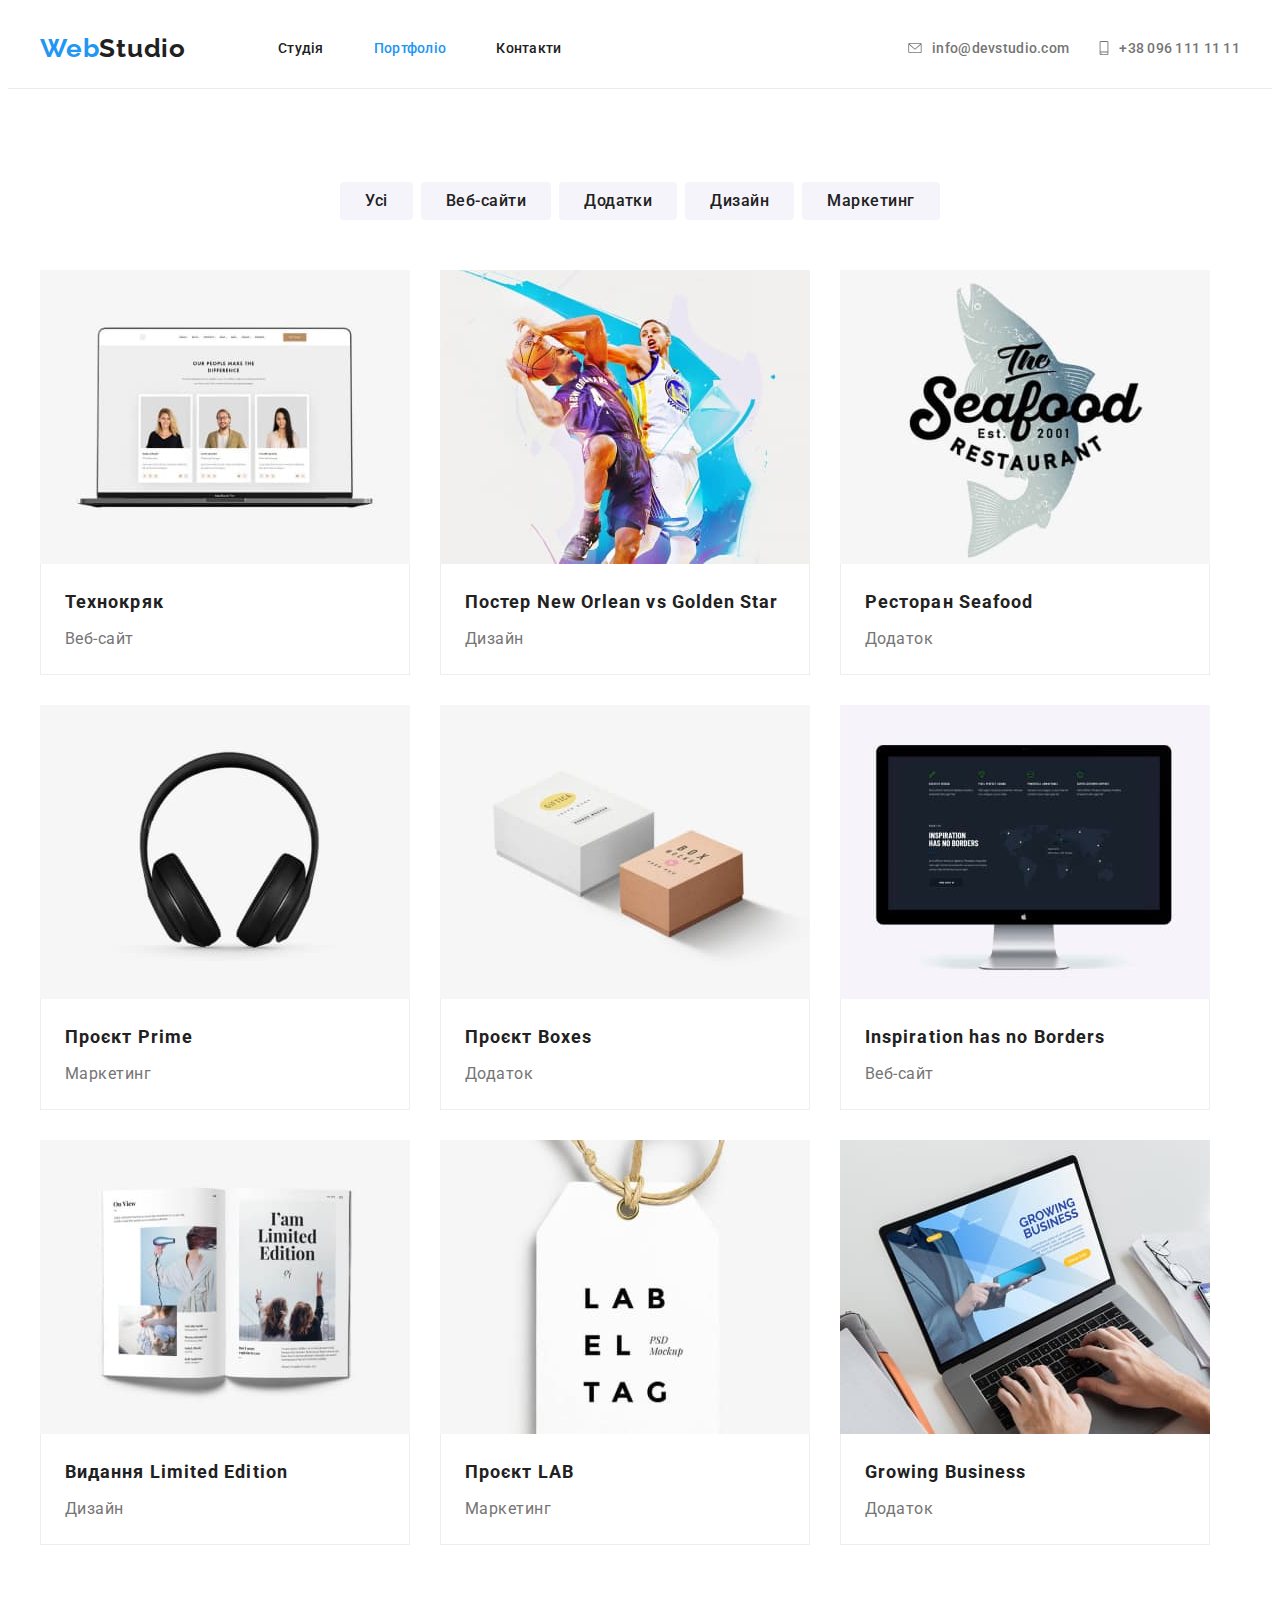
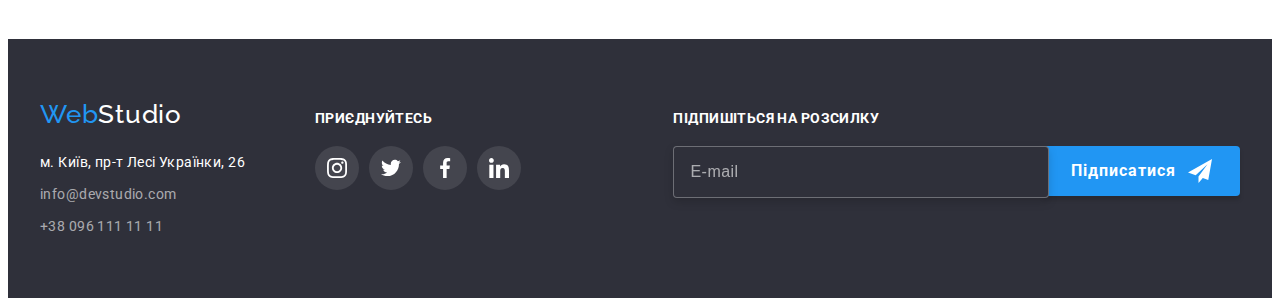
==== portfolio.html @ 6c83ea61 "Создание репозитория" ====
<!DOCTYPE html>
<html lang="uk">

<head>
    <meta charset="UTF-8">
    <meta http-equiv="X-UA-Compatible" content="IE=edge">
    <meta name="viewport" content="width=device-width, initial-scale=1.0">
    <link
        href="https://fonts.googleapis.com/css2?family=Raleway:wght@700&family=Roboto:wght@400;500;700;900&display=swap"
        rel="stylesheet">
    <link rel="stylesheet" href="https://cdnjs.cloudflare.com/ajax/libs/modern-normalize/1.1.0/modern-normalize.min.css"
        integrity="sha512-wpPYUAdjBVSE4KJnH1VR1HeZfpl1ub8YT/NKx4PuQ5NmX2tKuGu6U/JRp5y+Y8XG2tV+wKQpNHVUX03MfMFn9Q=="
        crossorigin="anonymous" referrerpolicy="no-referrer" />
    <link rel="stylesheet" href="./css/main.min.css">
    <title>Портфоліо</title>
</head>

<body>

    <!-- Header -->

    <header class="header">
        <div class="container header__container">
            <a class="header__logo" href="#"><span class="header__logo--blue">Web</span>Studio</a>
            <button class="mobile-menu__button" aria-expanded="false" data-menu-button aria-controls="mobile-menu">
                <svg class="mobile-menu__icon" aria-label="Перемикач мобільного меню" width="40" height="40">
                    <use class="mobile-menu__close" href="./images/icons.svg#icon-close-menu"></use>
                    <use class="mobile-menu__open" href="./images/icons.svg#icon-menu"></use>
                </svg>
            </button>
            <div class="mobile-menu" id="mobile-menu">
                <nav class="navigation">
                    <ul class="navigation__list">
                        <li class="navigation__item"> <a href="./index.html" class="navigation__link ">Студія</a></li>
                        <li class="navigation__item"><a href="./portfolio.html"
                                class="navigation__link navigation__link--current">Портфоліо</a>
                        </li>
                        <li class="navigation__item"><a href="#" class="navigation__link">Контакти</a></li>
                    </ul>
                </nav>
                <ul class="contacts">
                    <li class="contacts__item">
                        <a class="contacts__link" href="mailto:info@devstudio.com">
                            <svg class="contacts__icon contacts__icon--mail">
                                <use href="./images/icons.svg#icon-mail"></use>
                            </svg>
                            info@devstudio.com</a>
                    </li>
                    <li class="contacts__item">
                        <a class="contacts__link" href="tel:+380961111111">
                            <svg class="contacts__icon contacts__icon--phone">
                                <use href="./images/icons.svg#icon-smartphone"></use>
                            </svg>+38 096 111 11 11</a>
                    </li>
                </ul>
                <ul class="header-socials">
                    <li class="header-socials__item"><a href="#" class="header-socials__link">Instagram</a></li>
                    <li class="header-socials__item"><a href="#" class="header-socials__link">Twitter</a></li>
                    <li class="header-socials__item"><a href="#" class="header-socials__link">Facebook</a></li>
                    <li class="header-socials__item"><a href="#" class="header-socials__link">LinkedIn</a></li>
                </ul>
            </div>


        </div>
    </header>

    <!-- Main -->

    <main>
        <section class="products">
            <div class="container">
                <h1 class="products__title visually-hidden">Проєкти</h1>
                <ul class="filter-list">
                    <li class="filter-list__item"><button class="filter-list__button" type="button">Усі</button></li>
                    <li class="filter-list__item"><button class="filter-list__button" type="button">Веб-сайти</button>
                    </li>
                    <li class="filter-list__item"><button class="filter-list__button" type="button">Додатки</button>
                    </li>
                    <li class="filter-list__item"><button class="filter-list__button" type="button">Дизайн</button></li>
                    <li class="filter-list__item"><button class="filter-list__button" type="button">Маркетинг</button>
                    </li>
                </ul>
                <ul class="products__list">
                    <li class="products__item">
                        <a class="products__link" href="#">
                            <div class="products__thumb">
                                <picture>
                                    <source
                                        srcset="./images/projects/desktop/project1.jpg 1x, ./images/projects/desktop/project1@2x.jpg 2x"
                                        media="(min-width: 1200px)" />
                                    <source
                                        srcset="./images/projects/tablet/project1.jpg 1x, ./images/projects/tablet/project1@2x.jpg 2x"
                                        media="(min-width: 768px)" />
                                    <source
                                        srcset="./images/projects/mobile/project1.jpg 1x, ./images/projects/mobile/project1@2x.jpg 2x"
                                        media="(max-width: 767px)" />

                                    <img class="products__image" src="./images/projects/desktop/project1.jpg"
                                        alt="Веб-сайт" loading="lazy">
                                </picture>

                                <div class="products__overlay">
                                    <p class="products__info">Ресурс пропонує комплексні пропозиції з різним рівнем
                                        функціоналу та сервісів.
                                        Все це
                                        дозволить відвідувачу отримати
                                        вичерпні відомості про компанію чи приватну особу.</p>
                                </div>
                            </div>

                            <div class="products__container">
                                <h2 class="products__subtitle">Технокряк</h2>
                                <p class="products__text">Веб-сайт</p>
                            </div>
                        </a>
                    </li>
                    <li class="products__item">
                        <a class="products__link" href="#">
                            <div class="products__thumb">
                                <picture>
                                    <source
                                        srcset="./images/projects/desktop/project2.jpg 1x, ./images/projects/desktop/project2@2x.jpg 2x"
                                        media="(min-width: 1200px)" />
                                    <source
                                        srcset="./images/projects/tablet/project2.jpg 1x, ./images/projects/tablet/project2@2x.jpg 2x"
                                        media="(min-width: 768px)" />
                                    <source
                                        srcset="./images/projects/mobile/project2.jpg 1x, ./images/projects/mobile/project2@2x.jpg 2x"
                                        media="(max-width: 767px)" />
                                    <img class="products__image" src="./images/projects/desktop/project2.jpg"
                                        alt="Постер баскетбольної гри" loading="lazy">
                                </picture>
                                <div class="products__overlay">
                                    <p class="products__info">Ресурс пропонує комплексні пропозиції з різним рівнем
                                        функціоналу та сервісів.
                                        Все це
                                        дозволить відвідувачу отримати
                                        вичерпні відомості про компанію чи приватну особу.</p>
                                </div>
                            </div>
                            <div class="products__container">
                                <h2 class="products__subtitle">Постер New Orlean vs Golden Star</h2>
                                <p class="products__text">Дизайн</p>
                            </div>
                        </a>
                    </li>
                    <li class="products__item">
                        <a class="products__link" href="#">
                            <div class="products__thumb">
                                <picture>
                                    <source
                                        srcset="./images/projects/desktop/project3.jpg 1x, ./images/projects/desktop/project3@2x.jpg 2x"
                                        media="(min-width: 1200px)" />
                                    <source
                                        srcset="./images/projects/tablet/project3.jpg 1x, ./images/projects/tablet/project3@2x.jpg 2x"
                                        media="(min-width: 768px)" />
                                    <source
                                        srcset="./images/projects/mobile/project3.jpg 1x, ./images/projects/mobile/project3@2x.jpg 2x"
                                        media="(max-width: 767px)" />
                                    <img class="products__image" src="./images/projects/desktop/project3.jpg"
                                        alt="Постер рибного ресторану" loading="lazy">
                                </picture>

                                <div class="products__overlay">
                                    <p class="products__info">Ресурс пропонує комплексні пропозиції з різним рівнем
                                        функціоналу та сервісів.
                                        Все це
                                        дозволить відвідувачу отримати
                                        вичерпні відомості про компанію чи приватну особу.</p>
                                </div>
                            </div>
                            <div class="products__container">
                                <h2 class="products__subtitle">Ресторан Seafood</h2>
                                <p class="products__text">Додаток</p>
                            </div>
                        </a>
                    </li>
                    <li class="products__item">
                        <a class="products__link" href="#">
                            <div class="products__thumb">
                                <picture>
                                    <source
                                        srcset="./images/projects/desktop/project4.jpg 1x, ./images/projects/desktop/project4@2x.jpg 2x"
                                        media="(min-width: 1200px)" />
                                    <source
                                        srcset="./images/projects/tablet/project4.jpg 1x, ./images/projects/tablet/project4@2x.jpg 2x"
                                        media="(min-width: 768px)" />
                                    <source
                                        srcset="./images/projects/mobile/project4.jpg 1x, ./images/projects/mobile/project4@2x.jpg 2x"
                                        media="(max-width: 767px)" />
                                    <img class="products__image" src="./images/projects/desktop/project4.jpg"
                                        alt="Повнорозмірні навушники" loading="lazy">
                                </picture>
                                <div class="products__overlay">
                                    <p class="products__info">Ресурс пропонує комплексні пропозиції з різним рівнем
                                        функціоналу та сервісів.
                                        Все це
                                        дозволить відвідувачу отримати
                                        вичерпні відомості про компанію чи приватну особу.</p>
                                </div>
                            </div>
                            <div class="products__container">
                                <h2 class="products__subtitle">Проєкт Prime</h2>
                                <p class="products__text">Маркетинг</p>
                            </div>
                        </a>
                    </li>
                    <li class="products__item">
                        <a class="products__link" href="#">
                            <div class="products__thumb">
                                <picture>
                                    <source
                                        srcset="./images/projects/desktop/project5.jpg 1x, ./images/projects/desktop/project5@2x.jpg 2x"
                                        media="(min-width: 1200px)" />
                                    <source
                                        srcset="./images/projects/tablet/project5.jpg 1x, ./images/projects/tablet/project5@2x.jpg 2x"
                                        media="(min-width: 768px)" />
                                    <source
                                        srcset="./images/projects/mobile/project5.jpg 1x, ./images/projects/mobile/project5@2x.jpg 2x"
                                        media="(max-width: 767px)" />
                                    <img class="products__image" src="./images/projects/desktop/project5.jpg"
                                        alt="Дві красиві коробки" loading="lazy">
                                </picture>
                                <div class="products__overlay">
                                    <p class="products__info">Ресурс пропонує комплексні пропозиції з різним рівнем
                                        функціоналу та сервісів.
                                        Все це
                                        дозволить відвідувачу отримати
                                        вичерпні відомості про компанію чи приватну особу.</p>
                                </div>
                            </div>
                            <div class="products__container">
                                <h2 class="products__subtitle">Проєкт Boxes</h2>
                                <p class="products__text">Додаток</p>
                            </div>
                        </a>
                    </li>
                    <li class="products__item">
                        <a class="products__link" href="#">
                            <div class="products__thumb">
                                <picture>
                                    <source
                                        srcset="./images/projects/desktop/project6.jpg 1x, ./images/projects/desktop/project6@2x.jpg 2x"
                                        media="(min-width: 1200px)" />
                                    <source
                                        srcset="./images/projects/tablet/project6.jpg 1x, ./images/projects/tablet/project6@2x.jpg 2x"
                                        media="(min-width: 768px)" />
                                    <source
                                        srcset="./images/projects/mobile/project6.jpg 1x, ./images/projects/mobile/project6@2x.jpg 2x"
                                        media="(max-width: 767px)" />
                                    <img class="products__image" src="./images/projects/desktop/project6.jpg"
                                        alt="Веб-сайт" loading="lazy">
                                </picture>
                                <div class="products__overlay">
                                    <p class="products__info">Ресурс пропонує комплексні пропозиції з різним рівнем
                                        функціоналу та сервісів.
                                        Все це
                                        дозволить відвідувачу отримати
                                        вичерпні відомості про компанію чи приватну особу.</p>
                                </div>
                            </div>
                            <div class="products__container">
                                <h2 class="products__subtitle">Inspiration has no Borders</h2>
                                <p class="products__text">Веб-сайт</p>
                            </div>
                        </a>
                    </li>
                    <li class="products__item">
                        <a class="products__link" href="#">
                            <div class="products__thumb">
                                <picture>
                                    <source
                                        srcset="./images/projects/desktop/project7.jpg 1x, ./images/projects/desktop/project7@2x.jpg 2x"
                                        media="(min-width: 1200px)" />
                                    <source
                                        srcset="./images/projects/tablet/project7.jpg 1x, ./images/projects/tablet/project7@2x.jpg 2x"
                                        media="(min-width: 768px)" />
                                    <source
                                        srcset="./images/projects/mobile/project7.jpg 1x, ./images/projects/mobile/project7@2x.jpg 2x"
                                        media="(max-width: 767px)" />
                                    <img class="products__image" src="./images/projects/desktop/project7.jpg"
                                        alt="Глянцевий журнал" loading="lazy">
                                </picture>
                                <div class="products__overlay">
                                    <p class="products__info">Ресурс пропонує комплексні пропозиції з різним рівнем
                                        функціоналу та сервісів.
                                        Все це
                                        дозволить відвідувачу отримати
                                        вичерпні відомості про компанію чи приватну особу.</p>
                                </div>
                            </div>
                            <div class="products__container">
                                <h2 class="products__subtitle">Видання Limited Edition</h2>
                                <p class="products__text">Дизайн</p>
                            </div>
                        </a>
                    </li>
                    <li class="products__item">
                        <a class="products__link" href="#">
                            <div class="products__thumb">
                                <picture>
                                    <source
                                        srcset="./images/projects/desktop/project8.jpg 1x, ./images/projects/desktop/project8@2x.jpg 2x"
                                        media="(min-width: 1200px)" />
                                    <source
                                        srcset="./images/projects/tablet/project8.jpg 1x, ./images/projects/tablet/project8@2x.jpg 2x"
                                        media="(min-width: 768px)" />
                                    <source
                                        srcset="./images/projects/mobile/project8.jpg 1x, ./images/projects/mobile/project8@2x.jpg 2x"
                                        media="(max-width: 767px)" />
                                    <img class="products__image" src="./images/projects/desktop/project8.jpg"
                                        alt="Красива бірка" loading="lazy">
                                </picture>
                                <div class="products__overlay">
                                    <p class="products__info">Ресурс пропонує комплексні пропозиції з різним рівнем
                                        функціоналу та сервісів.
                                        Все це
                                        дозволить відвідувачу отримати
                                        вичерпні відомості про компанію чи приватну особу.</p>
                                </div>
                            </div>
                            <div class="products__container">
                                <h2 class="products__subtitle">Проєкт LAB</h2>
                                <p class="products__text">Маркетинг</p>
                            </div>
                        </a>
                    </li>
                    <li class="products__item">
                        <a class="products__link" href="#">
                            <div class="products__thumb">
                                <picture>
                                    <source
                                        srcset="./images/projects/desktop/project9.jpg 1x, ./images/projects/desktop/project9@2x.jpg 2x"
                                        media="(min-width: 1200px)" />
                                    <source
                                        srcset="./images/projects/tablet/project9.jpg 1x, ./images/projects/tablet/project9@2x.jpg 2x"
                                        media="(min-width: 768px)" />
                                    <source
                                        srcset="./images/projects/mobile/project9.jpg 1x, ./images/projects/mobile/project9@2x.jpg 2x"
                                        media="(max-width: 767px)" />
                                    <img class="products__image" src="./images/projects/desktop/project9.jpg"
                                        alt="Людина працює за ноутбуком" loading="lazy">
                                </picture>
                                <div class="products__overlay">
                                    <p class="products__info">Ресурс пропонує комплексні пропозиції з різним рівнем
                                        функціоналу та сервісів.
                                        Все це
                                        дозволить відвідувачу отримати
                                        вичерпні відомості про компанію чи приватну особу.</p>
                                </div>
                            </div>
                            <div class="products__container">
                                <h2 class="products__subtitle">Growing Business</h2>
                                <p class="products__text">Додаток</p>
                            </div>
                        </a>
                    </li>
                </ul>
            </div>
        </section>
    </main>

    <!-- Footer -->

    <footer class="footer">
        <div class="container footer__container">
            <div class="footer__wrap">
                <address class="address">
                    <a class="footer__logo" href="#"><span class="footer__logo--blue">Web</span>Studio</a>
                    <ul class="address__list">
                        <li class="address__item"><a class="address__link address__link--white"
                                href="https://goo.gl/maps/iSP6fUKGi2yoj21T9" target="_blank"
                                rel="noopener noreferrer">м.
                                Київ,
                                пр-т Лесі Українки,
                                26</a></li>
                        <li class="address__item"><a class="address__link"
                                href="mailto:info@devstudio.com">info@devstudio.com</a></li>
                        <li class="address__item"><a class="address__link" href="tel:+380961111111">+38 096 111 11
                                11</a></li>
                    </ul>
                </address>
                <div class="footer-socials">
                    <p class="footer-socials__title">приєднуйтесь</p>
                    <ul class="footer-socials__list">
                        <li class="footer-socials__item">
                            <a class="footer-socials__link" href="#">
                                <svg class="footer-socials__icon">
                                    <use href="./images/icons.svg#icon-instagram"></use>
                                </svg>
                            </a>
                        </li>
                        <li class="footer-socials__item">
                            <a class="footer-socials__link" href="#">
                                <svg class="footer-socials__icon">
                                    <use href="./images/icons.svg#icon-twitter"></use>
                                </svg>
                            </a>
                        </li>
                        <li class="footer-socials__item">
                            <a class="footer-socials__link" href="#">
                                <svg class="footer-socials__icon">
                                    <use href="./images/icons.svg#icon-facebook"></use>
                                </svg>
                            </a>
                        </li>
                        <li class="footer-socials__item">
                            <a class="footer-socials__link" href="#">
                                <svg class="footer-socials__icon">
                                    <use href="./images/icons.svg#icon-linkedin"></use>
                                </svg>
                            </a>
                        </li>
                    </ul>
                </div>
            </div>


            <div class="footer-subscribe">
                <p class="footer-subscribe__title">Підпишіться на розсилку</p>
                <form class="footer-subscribe__form">
                    <label class="footer-subscribe__label">
                        <input class="footer-subscribe__input" type="email" name="usermail" placeholder="E-mail">
                    </label>
                    <button class="footer-subscribe__button" type="submit"><strong
                            class="footer-subscribe__subtitle">Підписатися</strong>
                        <svg class="footer-subscribe__icon">
                            <use href="./images/icons.svg#icon-send"></use>
                        </svg>
                    </button>
                </form>
            </div>
        </div>
    </footer>
    <script src="./js/mobile-menu.js"></script>

</body>

</html>
---- css/main.min.css ----
h1,h2,h3,h4,h5,h6,p{margin:0}ul{list-style:none;padding:0;margin:0}a{text-decoration:none;color:currentColor}button{padding:0;font-family:inherit}body{font-family:"Roboto",sans-serif;font-size:14px;font-weight:500;color:#212121}img{display:block;max-width:100%;height:auto}.container{margin:0 auto;padding-left:15px;padding-right:15px}@media screen and (min-width: 480px)and (max-width: 767px){.container{max-width:480px}}@media screen and (min-width: 768px)and (max-width: 1199px){.container{width:768px}}@media screen and (min-width: 1200px){.container{width:1200px}}.visually-hidden{white-space:nowrap;width:1px;height:1px;overflow:hidden;border:0;padding:0;clip:rect(0 0 0 0);clip-path:inset(50%);margin:-1px}.header{z-index:10;border-bottom:1px solid #ececec;overflow-x:clip;position:sticky;top:-1px;right:0;background-color:#fff}@media screen and (min-width: 1200px){.header{position:static}}.header__container{display:flex;align-items:center;justify-content:space-between}.header__logo{display:inline-block;padding-top:16px;padding-bottom:16px;font-family:"Raleway";font-weight:700;font-size:24px;line-height:1.1666666667;letter-spacing:.03em;color:#212121}@media screen and (min-width: 768px){.header__logo{margin-right:87px}}@media screen and (min-width: 1200px){.header__logo{font-size:26px;line-height:1.1923076923;margin-right:92px}}.header__logo--blue{color:#2196f3}.mobile-menu{position:absolute;top:0;left:100%;width:100%;height:100vh;padding:48px 40px;display:flex;flex-direction:column;background-color:#fff;transition:transform cubic-bezier(0.4, 0, 0.2, 1) 250ms 50ms}@media screen and (min-width: 768px){.mobile-menu{position:static;padding:0;margin:0;height:auto;flex-direction:row;align-items:center;background-color:rgba(0,0,0,0)}}.mobile-menu__button.is-open+.mobile-menu{transform:translateX(-100%)}.mobile-menu__button{padding:0;border:rgba(0,0,0,0);background-color:rgba(0,0,0,0);z-index:10}.mobile-menu__button:focus,.mobile-menu__button:hover{color:#2196f3}@media screen and (min-width: 768px){.mobile-menu__button{display:none}}.mobile-menu__icon{fill:currentColor}.mobile-menu__button .mobile-menu__close{display:none}.mobile-menu__button.is-open .mobile-menu__close{display:block}.mobile-menu__button.is-open .mobile-menu__open{display:none}.header-socials{display:flex;flex-wrap:wrap}@media screen and (min-width: 768px){.header-socials{display:none}}.header-socials__item{padding-right:10px}.header-socials__item:nth-child(n+2){padding-left:10px;border-left:solid rgba(33,33,33,.2)}.header-socials__link{font-size:18px;line-height:1.2222222222;letter-spacing:.02em;color:#2196f3}@media screen and (min-width: 768px){.navigation{margin:0}}@media screen and (min-width: 768px){.navigation__list{display:flex;gap:50px}}.navigation__item:not(:last-child){margin-bottom:32px}@media screen and (min-width: 768px){.navigation__item:not(:last-child){margin:0}}.navigation__link{position:relative;font-size:40px;line-height:1.175;letter-spacing:.02em;color:#212121;transition:color cubic-bezier(0.4, 0, 0.2, 1) 250ms}@media screen and (min-width: 768px){.navigation__link{position:static;display:inline-block;padding-top:32px;padding-bottom:32px;font-size:14px;line-height:1.1428571429}}.navigation__link:focus,.navigation__link:hover{color:#2196f3}.navigation__link--current{color:#2196f3}.contacts{display:flex;gap:10px;flex-direction:column;margin-bottom:64px;margin-top:auto}@media screen and (min-width: 768px){.contacts{margin-bottom:0;margin-left:auto;margin-top:initial;position:initial}}@media screen and (min-width: 1200px){.contacts{flex-direction:row;gap:30px}}.contacts__item:last-child{margin-bottom:32px;order:-1}@media screen and (min-width: 768px){.contacts__item:last-child{margin:0;order:initial}}.contacts__link{font-size:34px;line-height:1.1764705882;letter-spacing:.02em;color:#757575;transition:color cubic-bezier(0.4, 0, 0.2, 1) 250ms}@media screen and (min-width: 768px){.contacts__link{font-size:12px;line-height:1.1666666667;display:flex;align-items:center}}@media screen and (min-width: 1200px){.contacts__link{font-size:14px;line-height:1.1428571429}}.contacts__link:focus,.contacts__link:hover{color:#2196f3}.contacts__link[href^=mail]{font-size:24px;line-height:1.1666666667}@media screen and (min-width: 768px){.contacts__link[href^=mail]{font-size:12px;line-height:1.1666666667}}@media screen and (min-width: 1200px){.contacts__link[href^=mail]{font-size:14px;line-height:1.1428571429}}.contacts__icon{display:none;margin-right:8px;fill:currentColor}.contacts__icon--mail{width:14px;height:10px}.contacts__icon--phone{width:10px;height:14px}@media screen and (min-width: 768px){.contacts__icon{display:inline-block}}@media screen and (min-width: 1200px){.contacts__icon{margin-right:10px}}.hero{padding-top:118px;padding-bottom:118px;text-align:center;background-image:linear-gradient(to right, rgba(47, 48, 58, 0.4), rgba(47, 48, 58, 0.4)),url(./../images/background/mobile/background-mobile.jpg);background-size:cover;background-repeat:no-repeat;background-position:center;background-color:#2f303a}@media screen and (min-device-pixel-ratio: 2),(min-resolution: 192dpi),(min-resolution: 2dppx){.hero{background-image:linear-gradient(to right, rgba(47, 48, 58, 0.4), rgba(47, 48, 58, 0.4)),url("./../images/background/mobile/background-mobile@2x.jpg")}}@media screen and (min-width: 481px){.hero{background-image:linear-gradient(to right, rgba(47, 48, 58, 0.4), rgba(47, 48, 58, 0.4)),url("./../images/background/tablet/background-tablet.jpg")}}@media screen and (min-width: 481px)and (min-device-pixel-ratio: 2),screen and (min-width: 481px)and (min-resolution: 192dpi),screen and (min-width: 481px)and (min-resolution: 2dppx){.hero{background-image:linear-gradient(to right, rgba(47, 48, 58, 0.4), rgba(47, 48, 58, 0.4)),url("./../images/background/tablet/background-tablet@2x.jpg")}}@media screen and (min-width: 769px){.hero{height:600px;padding-top:200px;padding-bottom:280px;background-image:linear-gradient(to right, rgba(47, 48, 58, 0.4), rgba(47, 48, 58, 0.4)),url("./../images/background/desktop/background-desktop.jpg")}}@media screen and (min-width: 769px)and (min-device-pixel-ratio: 2),screen and (min-width: 769px)and (min-resolution: 192dpi),screen and (min-width: 769px)and (min-resolution: 2dppx){.hero{background-image:linear-gradient(to right, rgba(47, 48, 58, 0.4), rgba(47, 48, 58, 0.4)),url("./../images/background/desktop/background-desktop@2x.jpg")}}.hero__title{margin-bottom:30px;font-weight:900;font-size:26px;line-height:1.6153846154;letter-spacing:.06em;text-transform:uppercase;color:#fff}@media screen and (min-width: 1200px){.hero__title{font-size:44px;line-height:1.3636363636}}.hero__button{padding:10px 24px;font-weight:700;font-size:16px;line-height:1.875;letter-spacing:.06em;color:#fff;background-color:#2196f3;box-shadow:0px 4px 4px rgba(0,0,0,.15);border-radius:4px;cursor:pointer;border:rgba(0,0,0,0);transition:background-color cubic-bezier(0.4, 0, 0.2, 1) 250ms}.hero__button:focus,.hero__button:hover{background-color:#188ce8}@media screen and (min-width: 1200px){.hero__button{padding:10px 32px}}.features{padding-top:60px;padding-bottom:60px}@media screen and (min-width: 1200px){.features{padding-top:94px;padding-bottom:94px}}@media screen and (min-width: 768px){.features__list{display:flex;flex-wrap:wrap;gap:30px}}.features__item{flex-basis:450px}.features__item:not(:last-child){margin-bottom:30px}@media screen and (min-width: 768px){.features__item:not(:last-child){margin-bottom:0}}@media screen and (min-width: 768px){.features__item{flex-basis:calc((100% - 30px)/2);max-width:354px}}@media screen and (min-width: 1200px){.features__item{flex-basis:calc((100% - 90px)/4);max-width:270px}}.features__iconwrap{display:flex;justify-content:center;align-items:center;height:120px;margin-bottom:30px;border-radius:4px;background-color:#f5f4fa}.features__icon{display:block;width:70px;height:70px}.features__subtitle{margin-bottom:10px;font-size:14px;line-height:1.1428571429;text-align:center;letter-spacing:.03em;text-transform:uppercase;color:#212121}@media screen and (min-width: 768px){.features__subtitle{text-align:start}}.features__text{font-weight:400;font-size:14px;line-height:1.7142857143;letter-spacing:.03em;color:#757575}.about{padding-bottom:94px}@media screen and (max-width: 1200px){.about{display:none}}.about__title{margin-bottom:50px;font-weight:700;font-size:36px;line-height:1.1666666667;text-align:center;letter-spacing:.03em}.about__list{display:flex;gap:30px}.about__item{position:relative}.about__overlay{position:absolute;bottom:0;display:flex;justify-content:center;align-items:center;height:70px;width:100%;background-color:rgba(47,48,58,.8)}.about__text{font-weight:700;line-height:1.14;letter-spacing:.03em;text-transform:uppercase;color:#fff}.team{padding-bottom:60px;padding-top:60px;background-color:#f5f4fa}@media screen and (min-width: 1200px){.team{padding-bottom:94px;padding-top:94px}}.team__title{margin-bottom:30px;font-size:28px;line-height:1.1785714286;text-align:center;letter-spacing:.03em;color:#212121}@media screen and (min-width: 1200px){.team__title{margin-bottom:50px;font-size:36px;line-height:1.1666666667}}.team__list{display:flex;flex-wrap:wrap;gap:30px}.team__item{text-align:center;background-color:#fff;box-shadow:0px 1px 3px rgba(0,0,0,.12),0px 1px 1px rgba(0,0,0,.14),0px 2px 1px rgba(0,0,0,.2);border-radius:0px 0px 4px 4px;filter:drop-shadow(0px 4px 4px rgba(0, 0, 0, 0.25))}@media screen and (min-width: 768px){.team__item{flex-basis:calc((100% - 30px)/2);max-width:354px}}@media screen and (min-width: 1200px){.team__item{flex-basis:calc((100% - 90px)/4);max-width:270px}}.team__photo{width:100%}.team__meta{padding-top:30px;padding-bottom:24px}@media screen and (min-width: 1200px){.team__meta{padding-bottom:30px}}.team__name{margin-bottom:10px;font-weight:500;font-size:16px;line-height:1.1875;letter-spacing:.03em;color:#212121}.team__job{margin-bottom:16px;font-weight:400;font-size:16px;line-height:1.1875;letter-spacing:.03em;color:#757575}.socials{display:flex;flex-wrap:wrap;justify-content:center;gap:10px}.socials__icon{width:20px;height:20px;fill:currentColor}.socials__link{display:flex;justify-content:center;align-items:center;width:44px;height:44px;border-radius:50%;color:#afb1b8;transition:background-color cubic-bezier(0.4, 0, 0.2, 1) 250ms,color cubic-bezier(0.4, 0, 0.2, 1) 250ms}.socials__link:focus,.socials__link:hover{color:#fff;background-color:#2196f3}.clients{padding-top:60px;padding-bottom:60px}@media screen and (min-width: 1200px){.clients{padding-bottom:94px;padding-top:94px}}.clients__title{margin-bottom:30px;font-size:28px;line-height:1.1785714286;text-align:center;letter-spacing:.03em;color:#212121}@media screen and (min-width: 1200px){.clients__title{margin-bottom:50px;font-size:36px;line-height:1.1666666667}}.clients__list{display:flex;gap:30px;flex-wrap:wrap}.clients__item{width:calc(50% - 15px);height:92px}@media screen and (min-width: 768px){.clients__item{width:calc((100% - 60px)/3)}}@media screen and (min-width: 1200px){.clients__item{width:calc((100% - 150px)/6)}}.clients__link{width:100%;height:100%;display:flex;justify-content:center;align-items:center;border:1px solid #afb1b8;border-radius:4px;color:#afb1b8;transition:color cubic-bezier(0.4, 0, 0.2, 1) 250ms,border-color cubic-bezier(0.4, 0, 0.2, 1) 250ms}.clients__link:focus,.clients__link:hover{color:#2196f3;border:1px solid #2196f3}.clients__icon{width:106px;height:60px;fill:currentColor}.filter-list{display:flex;flex-wrap:wrap;row-gap:15px;column-gap:8px;padding-bottom:40px}@media screen and (min-width: 768px){.filter-list{justify-content:center;padding-bottom:30px}}@media screen and (min-width: 1200px){.filter-list{padding-bottom:50px}}.filter-list__button{padding:6px 25px;font-weight:500;font-size:16px;line-height:1.625;letter-spacing:.03em;color:#212121;background-color:#f5f4fa;border-radius:4px;border:none;transition:color cubic-bezier(0.4, 0, 0.2, 1) 250ms,background-color cubic-bezier(0.4, 0, 0.2, 1) 250ms,box-shadow cubic-bezier(0.4, 0, 0.2, 1) 250ms;cursor:pointer}.filter-list__button:focus,.filter-list__button:hover{color:#fff;background-color:#2196f3;box-shadow:0px 3px 1px rgba(0,0,0,.1),0px 1px 2px rgba(0,0,0,.08),0px 2px 2px rgba(0,0,0,.12)}.products{padding-top:60px;padding-bottom:60px}@media screen and (min-width: 1200px){.products{padding-top:94px;padding-bottom:94px}}.products__list{display:flex;flex-wrap:wrap;gap:30px}.products__item{background-color:#fff;flex-basis:100%;max-width:450px}@media screen and (min-width: 768px){.products__item{flex-basis:calc((100% - 30px)/2);max-width:354px}}@media screen and (min-width: 1200px){.products__item{flex-basis:calc((100% - 60px)/3);max-width:370px}}.products__link{text-decoration:none;display:block;transition:box-shadow cubic-bezier(0.4, 0, 0.2, 1) 250ms}.products__link:focus,.products__link:hover{box-shadow:0px 1px 1px rgba(0,0,0,.12),0px 4px 4px rgba(0,0,0,.06),1px 4px 6px rgba(0,0,0,.16)}@media screen and (min-width: 768px)and (max-width: 1200px){.products__link{display:flex;flex-direction:column;height:100%}}.products__link:focus .products__overlay,.products__link:hover .products__overlay{transform:translateY(0);opacity:1}.products__overlay{position:absolute;left:0;bottom:0;width:100%;height:100%;padding:77px 24px;background:rgba(33,150,243,.9);transform:translateY(100%);opacity:0;transition:transform cubic-bezier(0.4, 0, 0.2, 1) 250ms,opacity cubic-bezier(0.4, 0, 0.2, 1) 250ms}@media screen and (min-width: 768px){.products__overlay{padding-top:49px;padding-bottom:77px}}@media screen and (min-width: 1200px){.products__overlay{padding-top:63px;padding-bottom:63px}}.products__thumb{position:relative;overflow:hidden}.products__info{font-weight:400;font-size:18px;line-height:1.56;letter-spacing:.03em;color:#fff}.products__container{display:flex;flex-direction:column;padding:20px 24px;border-right:1px solid #eee;border-bottom:1px solid #eee;border-left:1px solid #eee}@media screen and (min-width: 768px)and (max-width: 1200px){.products__container{flex-grow:1}}.products__subtitle{margin-bottom:4px;font-size:18px;line-height:2;letter-spacing:.06em;color:#212121}.products__text{font-weight:400;font-size:16px;line-height:1.88;letter-spacing:.03em;color:#757575}.footer{padding-top:60px;padding-bottom:60px;background-color:#2f303a}.footer__container{display:flex;flex-direction:column;justify-content:center;align-items:center}@media screen and (min-width: 768px){.footer__container{display:block;padding-left:76px;padding-right:89px}}@media screen and (min-width: 1200px){.footer__container{padding-left:15px;padding-right:15px;display:flex;flex-direction:row;align-items:baseline}}@media screen and (min-width: 768px){.footer__wrap{display:flex;justify-content:space-between;align-items:baseline}}@media screen and (min-width: 1200px){.footer__wrap{justify-content:flex-start;gap:70px}}.footer__logo{display:block;margin-bottom:20px;font-family:"Raleway";font-style:normal;font-size:24px;line-height:1.1666666667;text-align:center;letter-spacing:.03em;color:#fff}.footer__logo--blue{color:#2196f3}@media screen and (min-width: 1200px){.footer__logo{display:inline-block;font-size:26px;line-height:1.1923076923}}.address{margin-bottom:60px;text-align:center}@media screen and (min-width: 1200px){.address{margin-bottom:0;text-align:start}}.address__item:not(:last-child){margin-bottom:8px}.address__link{font-style:normal;font-weight:400;line-height:1.7142857143;text-align:center;letter-spacing:.03em;color:rgba(255,255,255,.6);transition:color cubic-bezier(0.4, 0, 0.2, 1) 250ms}.address__link:focus,.address__link:hover{color:#2196f3}.address__link--white{color:#fff}.footer-subscribe{text-align:center}@media screen and (min-width: 1200px){.footer-subscribe{margin-left:auto;text-align:initial}}.footer-subscribe__title{margin-bottom:20px;font-weight:700;line-height:1.1428571429;text-align:center;letter-spacing:.03em;text-transform:uppercase;color:#fff}@media screen and (min-width: 1200px){.footer-subscribe__title{display:inline-block}}.footer-subscribe__form{display:flex;justify-content:center;align-items:center;flex-wrap:wrap}@media screen and (min-width: 768px){.footer-subscribe__form{flex-direction:column}}@media screen and (min-width: 1200px){.footer-subscribe__form{flex-direction:row;gap:12px}}.footer-subscribe__label{display:block;flex-basis:450px;height:50px;margin-bottom:20px}@media screen and (min-width: 768px){.footer-subscribe__label{flex-basis:auto;width:450px}}@media screen and (min-width: 1200px){.footer-subscribe__label{flex-basis:auto;width:358px;margin-bottom:0}}.footer-subscribe__input{display:block;width:100%;height:100%;padding:0;padding-left:16px;font-weight:400;font-size:16px;line-height:1.25;letter-spacing:.03em;color:rgba(255,255,255,.6);border:1px solid rgba(255,255,255,.3);filter:drop-shadow(0px 4px 4px rgba(0, 0, 0, 0.15));border-radius:4px;background-color:#2f303a}.footer-subscribe__input::placeholder{font-weight:400;font-size:16px;line-height:1.25;letter-spacing:.03em;color:rgba(255,255,255,.6)}.footer-subscribe__button{display:flex;justify-content:center;align-items:center;flex-basis:200px;padding:10px 28px;color:#fff;background:#2196f3;box-shadow:0px 4px 4px rgba(0,0,0,.15);border-radius:4px;border:rgba(0,0,0,0);cursor:pointer;transition:background-color cubic-bezier(0.4, 0, 0.2, 1) 250ms}.footer-subscribe__button:focus,.footer-subscribe__button:hover{background-color:#188ce8}@media screen and (min-width: 768px){.footer-subscribe__button{flex-basis:auto;max-width:200px}}.footer-subscribe__subtitle{margin-right:12px;font-family:"Roboto";font-style:normal;font-weight:700;font-size:16px;line-height:1.875;letter-spacing:.06em;color:#fff}.footer-subscribe__icon{display:inline-block;width:24px;height:24px;fill:currentColor}.footer-socials{margin-bottom:60px}@media screen and (min-width: 1200px){.footer-socials{margin-bottom:0}}.footer-socials__title{margin-bottom:20px;font-weight:700;line-height:1.1428571429;text-align:center;letter-spacing:.03em;text-transform:uppercase;color:#fff}@media screen and (min-width: 1200px){.footer-socials__title{text-align:start}}.footer-socials__list{display:flex;gap:10px}.footer-socials__item{width:44px;height:44px}.footer-socials__link{width:100%;height:100%;display:flex;justify-content:center;align-items:center;border-radius:50%;background-color:rgba(255,255,255,.1);color:#fff;transition:background-color cubic-bezier(0.4, 0, 0.2, 1) 250ms}.footer-socials__link:focus,.footer-socials__link:hover{background-color:#2196f3}.footer-socials__icon{width:20px;height:20px;fill:currentColor}.backdrop{z-index:100;position:fixed;top:0;left:0;width:100%;height:100%;background-color:rgba(0,0,0,.2);transition:opacity cubic-bezier(0.4, 0, 0.2, 1) 250ms,visibility cubic-bezier(0.4, 0, 0.2, 1) 250ms;overflow:hidden}.backdrop.is-hidden{opacity:0;visibility:hidden;pointer-events:none}.modal{position:absolute;overflow-y:scroll;top:calc(50% + 30px);left:50%;transform:translate(-50%, -50%) scale(1);width:calc(100% - 30px);max-width:450px;height:609px;max-height:calc(100vh - 60px);padding:40px;background:#fff;box-shadow:0px 1px 3px rgba(0,0,0,.12),0px 1px 1px rgba(0,0,0,.14),0px 2px 1px rgba(0,0,0,.2);border-radius:4px;transition:transform cubic-bezier(0.4, 0, 0.2, 1) 250ms,opacity cubic-bezier(0.4, 0, 0.2, 1) 250ms}@media screen and (min-width: 768px){.modal{top:50%;max-height:609px;width:calc(100% - 320px);overflow-y:initial}}@media screen and (min-width: 1200px){.modal{min-width:528px}}.backdrop.is-hidden .modal{opacity:0;transform:translate(-50%, -50%) scale(0.3)}.modal__button-close{position:absolute;right:8px;top:8px;display:flex;justify-content:center;align-items:center;width:30px;height:30px;padding:0;margin:0;background-color:#fff;border:1px solid rgba(0,0,0,.1);border-radius:50%;cursor:pointer}.modal__button-close:focus,.modal__button-close:hover{color:#2196f3}.modal__icon-close{width:18px;height:18px;fill:currentColor}.modal__title{margin-bottom:12px;font-size:20px;line-height:1.5;text-align:center;letter-spacing:.03em;color:#212121}@media screen and (min-width: 1200px){.modal__title{line-height:1.15}}.modal__label{display:block;margin:0;padding:0;margin-bottom:4px;font-weight:400;font-size:12px;line-height:1.1666666667;letter-spacing:.01em;color:#757575}.modal__wrap{position:relative;text-align:center}.modal__input{display:block;padding-left:42px;margin-bottom:10px;width:100%;height:40px;border:1px solid rgba(33,33,33,.2);border-radius:4px;transition:border-color cubic-bezier(0.4, 0, 0.2, 1) 250ms}.modal__input:focus{border-color:#2196f3;outline:none}.modal__input:focus~.modal__icon{fill:#2196f3}.modal__icon{position:absolute;top:50%;left:12px;transform:translateY(-50%);display:block;width:18px;height:18px;fill:currentColor;transition:fill cubic-bezier(0.4, 0, 0.2, 1) 250ms}.modal__textarea{display:block;width:100%;height:120px;padding:12px 16px;margin-bottom:20px;resize:none;border:1px solid rgba(33,33,33,.2);border-radius:4px;transition:border-color cubic-bezier(0.4, 0, 0.2, 1) 250ms}.modal__textarea:focus{border-color:#2196f3;outline:none}.modal__textarea::placeholder{font-weight:400;font-size:12px;line-height:1.1666666667;letter-spacing:.01em;color:rgba(117,117,117,.5)}.modal__checkbox{appearance:none}.modal__confirm{display:inline-block;position:relative;margin-bottom:30px;font-weight:400;font-size:12px;line-height:1.1666666667;letter-spacing:.03em;color:#757575;cursor:pointer}@media screen and (min-width: 1200px){.modal__confirm{font-size:14px;line-height:1.7142857143}}.modal__icon2{position:absolute;top:0;left:-8px;transform:translateX(-100%);display:inline-block;width:16px;height:16px;background-image:url(../images/uncheckboxed.svg);background-size:contain;transition:background-image cubic-bezier(0.4, 0, 0.2, 1) 250ms}@media screen and (min-width: 1200px){.modal__icon2{top:50%;left:-8px;transform:translate(-100%, -50%)}}.modal__checkbox:checked+.modal__confirm>.modal__icon2{background-image:url(../images/checkboxed.svg)}.modal__link{color:#2196f3}.modal__button-submit{display:block;margin:0 auto;width:100%;max-width:200px;height:50px;font-weight:700;font-size:16px;line-height:1.875;letter-spacing:.06em;background-color:#2196f3;border-radius:4px;border-color:rgba(0,0,0,0);box-shadow:0px 4px 4px rgba(0,0,0,.15);color:#fff;transition:box-shadow cubic-bezier(0.4, 0, 0.2, 1) 250ms,background-color cubic-bezier(0.4, 0, 0.2, 1) 250ms;cursor:pointer}.modal__button-submit:focus,.modal__button-submit:hover{box-shadow:0px 4px 4px rgba(0,0,0,.25);background-color:#188ce8}/*# sourceMappingURL=main.min.css.map */
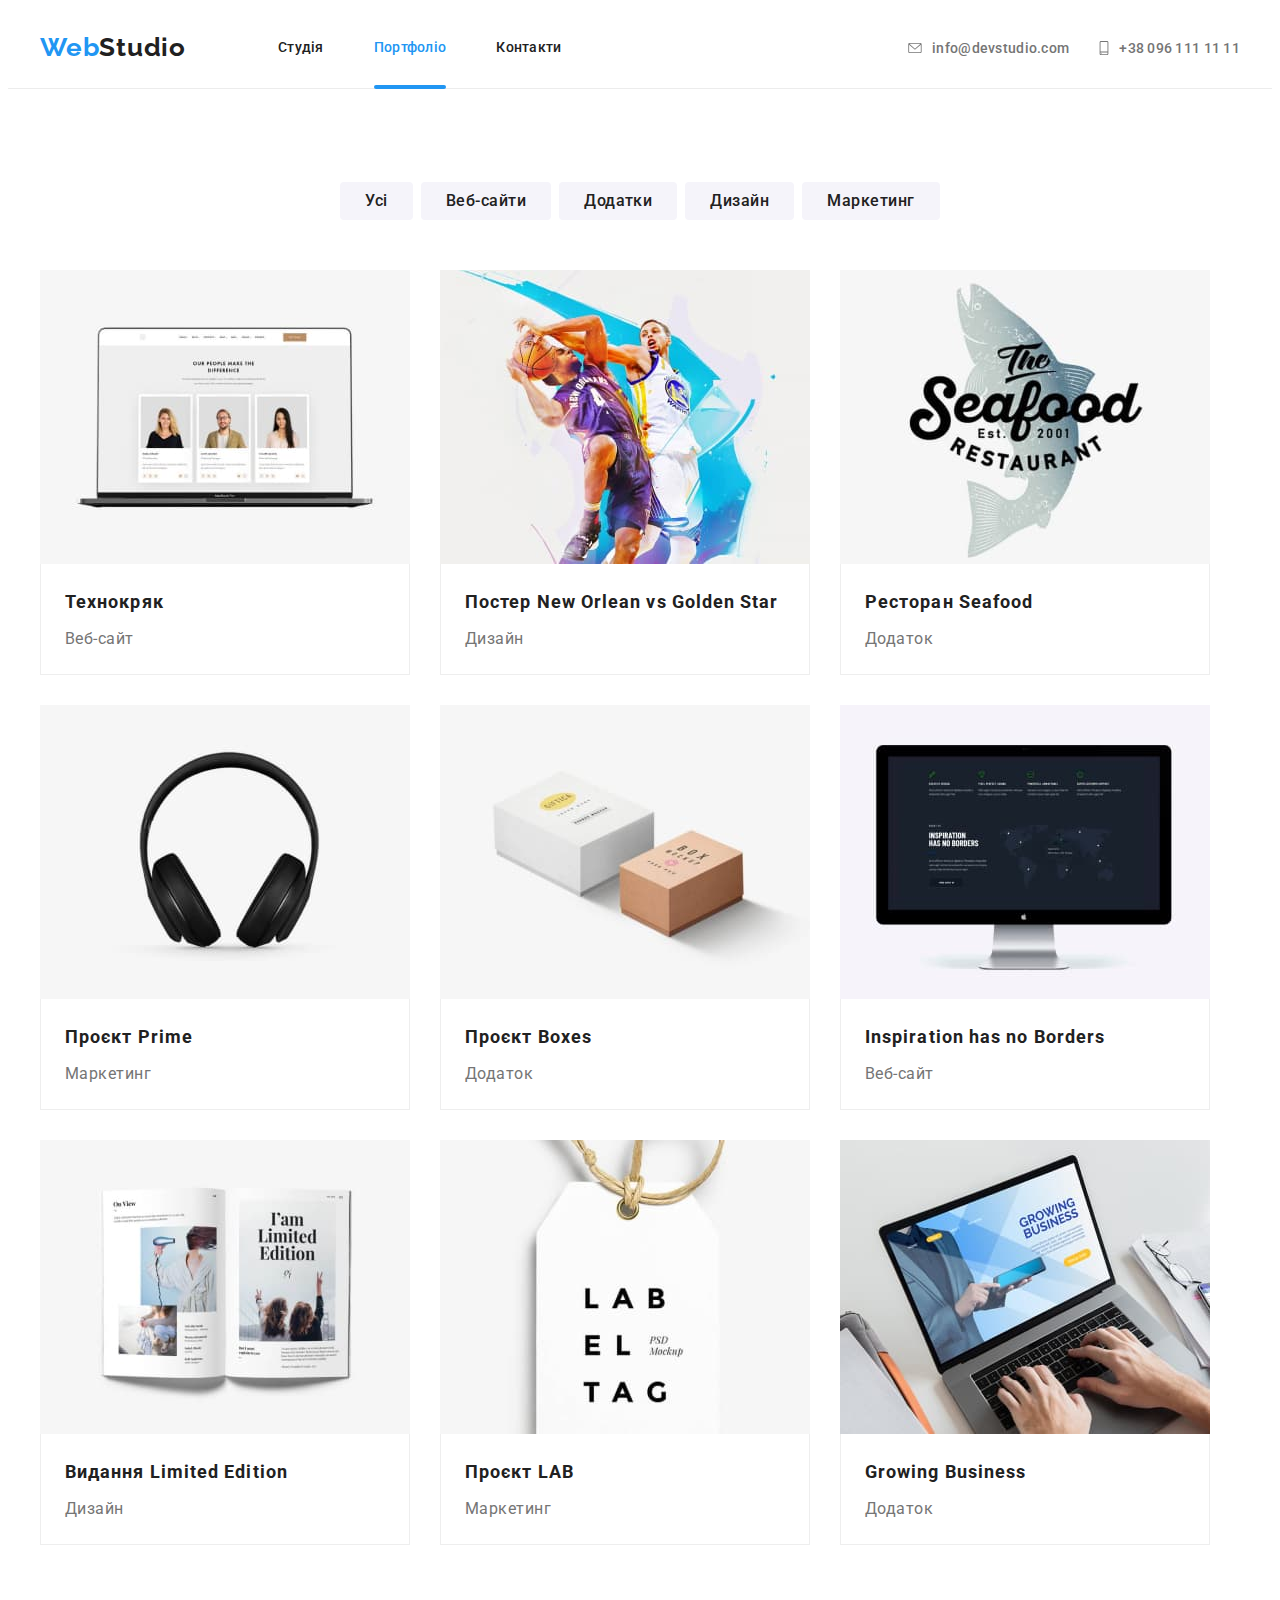
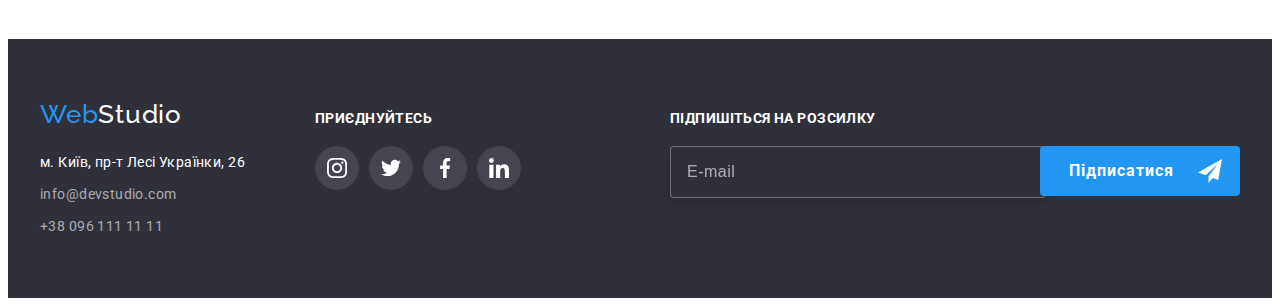
==== commit 4c5251e6: "Форматирование prettier" ====
--- a/portfolio.html
+++ b/portfolio.html
@@ -1,440 +1,655 @@
 <!DOCTYPE html>
 <html lang="uk">
-
-<head>
-    <meta charset="UTF-8">
-    <meta http-equiv="X-UA-Compatible" content="IE=edge">
-    <meta name="viewport" content="width=device-width, initial-scale=1.0">
+  <head>
+    <meta charset="UTF-8" />
+    <meta http-equiv="X-UA-Compatible" content="IE=edge" />
+    <meta name="viewport" content="width=device-width, initial-scale=1.0" />
     <link
-        href="https://fonts.googleapis.com/css2?family=Raleway:wght@700&family=Roboto:wght@400;500;700;900&display=swap"
-        rel="stylesheet">
-    <link rel="stylesheet" href="https://cdnjs.cloudflare.com/ajax/libs/modern-normalize/1.1.0/modern-normalize.min.css"
-        integrity="sha512-wpPYUAdjBVSE4KJnH1VR1HeZfpl1ub8YT/NKx4PuQ5NmX2tKuGu6U/JRp5y+Y8XG2tV+wKQpNHVUX03MfMFn9Q=="
-        crossorigin="anonymous" referrerpolicy="no-referrer" />
-    <link rel="stylesheet" href="./css/main.min.css">
+      href="https://fonts.googleapis.com/css2?family=Raleway:wght@700&family=Roboto:wght@400;500;700;900&display=swap"
+      rel="stylesheet"
+    />
+    <link
+      rel="stylesheet"
+      href="https://cdnjs.cloudflare.com/ajax/libs/modern-normalize/1.1.0/modern-normalize.min.css"
+      integrity="sha512-wpPYUAdjBVSE4KJnH1VR1HeZfpl1ub8YT/NKx4PuQ5NmX2tKuGu6U/JRp5y+Y8XG2tV+wKQpNHVUX03MfMFn9Q=="
+      crossorigin="anonymous"
+      referrerpolicy="no-referrer"
+    />
+    <link rel="stylesheet" href="./css/main.min.css" />
     <title>Портфоліо</title>
-</head>
-
-<body>
-
+  </head>
+
+  <body>
     <!-- Header -->
 
     <header class="header">
-        <div class="container header__container">
-            <a class="header__logo" href="#"><span class="header__logo--blue">Web</span>Studio</a>
-            <button class="mobile-menu__button" aria-expanded="false" data-menu-button aria-controls="mobile-menu">
-                <svg class="mobile-menu__icon" aria-label="Перемикач мобільного меню" width="40" height="40">
-                    <use class="mobile-menu__close" href="./images/icons.svg#icon-close-menu"></use>
-                    <use class="mobile-menu__open" href="./images/icons.svg#icon-menu"></use>
+      <div class="container header__container">
+        <a class="header__logo" href="./index.html"
+          ><span class="header__logo--blue">Web</span>Studio</a
+        >
+        <button
+          class="mobile-menu__button"
+          aria-expanded="false"
+          data-menu-button
+          aria-controls="mobile-menu"
+        >
+          <svg
+            class="mobile-menu__icon"
+            aria-label="Перемикач мобільного меню"
+            width="40"
+            height="40"
+          >
+            <use
+              class="mobile-menu__close"
+              href="./images/icons.svg#icon-close-menu"
+            ></use>
+            <use
+              class="mobile-menu__open"
+              href="./images/icons.svg#icon-menu"
+            ></use>
+          </svg>
+        </button>
+        <div class="mobile-menu" id="mobile-menu">
+          <nav class="navigation">
+            <ul class="navigation__list">
+              <li class="navigation__item">
+                <a href="./index.html" class="navigation__link">Студія</a>
+              </li>
+              <li class="navigation__item">
+                <a
+                  href="./portfolio.html"
+                  class="navigation__link navigation__link--current"
+                  >Портфоліо</a
+                >
+              </li>
+              <li class="navigation__item">
+                <a href="#" class="navigation__link">Контакти</a>
+              </li>
+            </ul>
+          </nav>
+          <ul class="contacts">
+            <li class="contacts__item">
+              <a class="contacts__link" href="mailto:info@devstudio.com">
+                <svg class="contacts__icon contacts__icon--mail">
+                  <use href="./images/icons.svg#icon-mail"></use>
                 </svg>
+                info@devstudio.com</a
+              >
+            </li>
+            <li class="contacts__item">
+              <a class="contacts__link" href="tel:+380961111111">
+                <svg class="contacts__icon contacts__icon--phone">
+                  <use href="./images/icons.svg#icon-smartphone"></use></svg>+38 096 111 11 11</a
+              >
+            </li>
+          </ul>
+          <ul class="header-socials">
+            <li class="header-socials__item">
+              <a href="#" class="header-socials__link">Instagram</a>
+            </li>
+            <li class="header-socials__item">
+              <a href="#" class="header-socials__link">Twitter</a>
+            </li>
+            <li class="header-socials__item">
+              <a href="#" class="header-socials__link">Facebook</a>
+            </li>
+            <li class="header-socials__item">
+              <a href="#" class="header-socials__link">LinkedIn</a>
+            </li>
+          </ul>
+        </div>
+      </div>
+    </header>
+
+    <!-- Main -->
+
+    <main>
+      <section class="products">
+        <div class="container">
+          <h1 class="products__title visually-hidden">Проєкти</h1>
+          <ul class="filter-list">
+            <li class="filter-list__item">
+              <button class="filter-list__button" type="button">Усі</button>
+            </li>
+            <li class="filter-list__item">
+              <button class="filter-list__button" type="button">
+                Веб-сайти
+              </button>
+            </li>
+            <li class="filter-list__item">
+              <button class="filter-list__button" type="button">Додатки</button>
+            </li>
+            <li class="filter-list__item">
+              <button class="filter-list__button" type="button">Дизайн</button>
+            </li>
+            <li class="filter-list__item">
+              <button class="filter-list__button" type="button">
+                Маркетинг
+              </button>
+            </li>
+          </ul>
+          <ul class="products__list">
+            <li class="products__item">
+              <a class="products__link" href="#">
+                <div class="products__thumb">
+                  <picture>
+                    <source
+                      srcset="
+                        ./images/projects/desktop/project1.jpg    1x,
+                        ./images/projects/desktop/project1@2x.jpg 2x
+                      "
+                      media="(min-width: 1200px)"
+                    />
+                    <source
+                      srcset="
+                        ./images/projects/tablet/project1.jpg    1x,
+                        ./images/projects/tablet/project1@2x.jpg 2x
+                      "
+                      media="(min-width: 768px)"
+                    />
+                    <source
+                      srcset="
+                        ./images/projects/mobile/project1.jpg    1x,
+                        ./images/projects/mobile/project1@2x.jpg 2x
+                      "
+                      media="(max-width: 767px)"
+                    />
+
+                    <img
+                      class="products__image"
+                      src="./images/projects/desktop/project1.jpg"
+                      alt="Веб-сайт"
+                      loading="lazy"
+                    />
+                  </picture>
+
+                  <div class="products__overlay">
+                    <p class="products__info">
+                      Ресурс пропонує комплексні пропозиції з різним рівнем
+                      функціоналу та сервісів. Все це дозволить відвідувачу
+                      отримати вичерпні відомості про компанію чи приватну
+                      особу.
+                    </p>
+                  </div>
+                </div>
+
+                <div class="products__container">
+                  <h2 class="products__subtitle">Технокряк</h2>
+                  <p class="products__text">Веб-сайт</p>
+                </div>
+              </a>
+            </li>
+            <li class="products__item">
+              <a class="products__link" href="#">
+                <div class="products__thumb">
+                  <picture>
+                    <source
+                      srcset="
+                        ./images/projects/desktop/project2.jpg    1x,
+                        ./images/projects/desktop/project2@2x.jpg 2x
+                      "
+                      media="(min-width: 1200px)"
+                    />
+                    <source
+                      srcset="
+                        ./images/projects/tablet/project2.jpg    1x,
+                        ./images/projects/tablet/project2@2x.jpg 2x
+                      "
+                      media="(min-width: 768px)"
+                    />
+                    <source
+                      srcset="
+                        ./images/projects/mobile/project2.jpg    1x,
+                        ./images/projects/mobile/project2@2x.jpg 2x
+                      "
+                      media="(max-width: 767px)"
+                    />
+                    <img
+                      class="products__image"
+                      src="./images/projects/desktop/project2.jpg"
+                      alt="Постер баскетбольної гри"
+                      loading="lazy"
+                    />
+                  </picture>
+                  <div class="products__overlay">
+                    <p class="products__info">
+                      Ресурс пропонує комплексні пропозиції з різним рівнем
+                      функціоналу та сервісів. Все це дозволить відвідувачу
+                      отримати вичерпні відомості про компанію чи приватну
+                      особу.
+                    </p>
+                  </div>
+                </div>
+                <div class="products__container">
+                  <h2 class="products__subtitle">
+                    Постер New Orlean vs Golden Star
+                  </h2>
+                  <p class="products__text">Дизайн</p>
+                </div>
+              </a>
+            </li>
+            <li class="products__item">
+              <a class="products__link" href="#">
+                <div class="products__thumb">
+                  <picture>
+                    <source
+                      srcset="
+                        ./images/projects/desktop/project3.jpg    1x,
+                        ./images/projects/desktop/project3@2x.jpg 2x
+                      "
+                      media="(min-width: 1200px)"
+                    />
+                    <source
+                      srcset="
+                        ./images/projects/tablet/project3.jpg    1x,
+                        ./images/projects/tablet/project3@2x.jpg 2x
+                      "
+                      media="(min-width: 768px)"
+                    />
+                    <source
+                      srcset="
+                        ./images/projects/mobile/project3.jpg    1x,
+                        ./images/projects/mobile/project3@2x.jpg 2x
+                      "
+                      media="(max-width: 767px)"
+                    />
+                    <img
+                      class="products__image"
+                      src="./images/projects/desktop/project3.jpg"
+                      alt="Постер рибного ресторану"
+                      loading="lazy"
+                    />
+                  </picture>
+
+                  <div class="products__overlay">
+                    <p class="products__info">
+                      Ресурс пропонує комплексні пропозиції з різним рівнем
+                      функціоналу та сервісів. Все це дозволить відвідувачу
+                      отримати вичерпні відомості про компанію чи приватну
+                      особу.
+                    </p>
+                  </div>
+                </div>
+                <div class="products__container">
+                  <h2 class="products__subtitle">Ресторан Seafood</h2>
+                  <p class="products__text">Додаток</p>
+                </div>
+              </a>
+            </li>
+            <li class="products__item">
+              <a class="products__link" href="#">
+                <div class="products__thumb">
+                  <picture>
+                    <source
+                      srcset="
+                        ./images/projects/desktop/project4.jpg    1x,
+                        ./images/projects/desktop/project4@2x.jpg 2x
+                      "
+                      media="(min-width: 1200px)"
+                    />
+                    <source
+                      srcset="
+                        ./images/projects/tablet/project4.jpg    1x,
+                        ./images/projects/tablet/project4@2x.jpg 2x
+                      "
+                      media="(min-width: 768px)"
+                    />
+                    <source
+                      srcset="
+                        ./images/projects/mobile/project4.jpg    1x,
+                        ./images/projects/mobile/project4@2x.jpg 2x
+                      "
+                      media="(max-width: 767px)"
+                    />
+                    <img
+                      class="products__image"
+                      src="./images/projects/desktop/project4.jpg"
+                      alt="Повнорозмірні навушники"
+                      loading="lazy"
+                    />
+                  </picture>
+                  <div class="products__overlay">
+                    <p class="products__info">
+                      Ресурс пропонує комплексні пропозиції з різним рівнем
+                      функціоналу та сервісів. Все це дозволить відвідувачу
+                      отримати вичерпні відомості про компанію чи приватну
+                      особу.
+                    </p>
+                  </div>
+                </div>
+                <div class="products__container">
+                  <h2 class="products__subtitle">Проєкт Prime</h2>
+                  <p class="products__text">Маркетинг</p>
+                </div>
+              </a>
+            </li>
+            <li class="products__item">
+              <a class="products__link" href="#">
+                <div class="products__thumb">
+                  <picture>
+                    <source
+                      srcset="
+                        ./images/projects/desktop/project5.jpg    1x,
+                        ./images/projects/desktop/project5@2x.jpg 2x
+                      "
+                      media="(min-width: 1200px)"
+                    />
+                    <source
+                      srcset="
+                        ./images/projects/tablet/project5.jpg    1x,
+                        ./images/projects/tablet/project5@2x.jpg 2x
+                      "
+                      media="(min-width: 768px)"
+                    />
+                    <source
+                      srcset="
+                        ./images/projects/mobile/project5.jpg    1x,
+                        ./images/projects/mobile/project5@2x.jpg 2x
+                      "
+                      media="(max-width: 767px)"
+                    />
+                    <img
+                      class="products__image"
+                      src="./images/projects/desktop/project5.jpg"
+                      alt="Дві красиві коробки"
+                      loading="lazy"
+                    />
+                  </picture>
+                  <div class="products__overlay">
+                    <p class="products__info">
+                      Ресурс пропонує комплексні пропозиції з різним рівнем
+                      функціоналу та сервісів. Все це дозволить відвідувачу
+                      отримати вичерпні відомості про компанію чи приватну
+                      особу.
+                    </p>
+                  </div>
+                </div>
+                <div class="products__container">
+                  <h2 class="products__subtitle">Проєкт Boxes</h2>
+                  <p class="products__text">Додаток</p>
+                </div>
+              </a>
+            </li>
+            <li class="products__item">
+              <a class="products__link" href="#">
+                <div class="products__thumb">
+                  <picture>
+                    <source
+                      srcset="
+                        ./images/projects/desktop/project6.jpg    1x,
+                        ./images/projects/desktop/project6@2x.jpg 2x
+                      "
+                      media="(min-width: 1200px)"
+                    />
+                    <source
+                      srcset="
+                        ./images/projects/tablet/project6.jpg    1x,
+                        ./images/projects/tablet/project6@2x.jpg 2x
+                      "
+                      media="(min-width: 768px)"
+                    />
+                    <source
+                      srcset="
+                        ./images/projects/mobile/project6.jpg    1x,
+                        ./images/projects/mobile/project6@2x.jpg 2x
+                      "
+                      media="(max-width: 767px)"
+                    />
+                    <img
+                      class="products__image"
+                      src="./images/projects/desktop/project6.jpg"
+                      alt="Веб-сайт"
+                      loading="lazy"
+                    />
+                  </picture>
+                  <div class="products__overlay">
+                    <p class="products__info">
+                      Ресурс пропонує комплексні пропозиції з різним рівнем
+                      функціоналу та сервісів. Все це дозволить відвідувачу
+                      отримати вичерпні відомості про компанію чи приватну
+                      особу.
+                    </p>
+                  </div>
+                </div>
+                <div class="products__container">
+                  <h2 class="products__subtitle">Inspiration has no Borders</h2>
+                  <p class="products__text">Веб-сайт</p>
+                </div>
+              </a>
+            </li>
+            <li class="products__item">
+              <a class="products__link" href="#">
+                <div class="products__thumb">
+                  <picture>
+                    <source
+                      srcset="
+                        ./images/projects/desktop/project7.jpg    1x,
+                        ./images/projects/desktop/project7@2x.jpg 2x
+                      "
+                      media="(min-width: 1200px)"
+                    />
+                    <source
+                      srcset="
+                        ./images/projects/tablet/project7.jpg    1x,
+                        ./images/projects/tablet/project7@2x.jpg 2x
+                      "
+                      media="(min-width: 768px)"
+                    />
+                    <source
+                      srcset="
+                        ./images/projects/mobile/project7.jpg    1x,
+                        ./images/projects/mobile/project7@2x.jpg 2x
+                      "
+                      media="(max-width: 767px)"
+                    />
+                    <img
+                      class="products__image"
+                      src="./images/projects/desktop/project7.jpg"
+                      alt="Глянцевий журнал"
+                      loading="lazy"
+                    />
+                  </picture>
+                  <div class="products__overlay">
+                    <p class="products__info">
+                      Ресурс пропонує комплексні пропозиції з різним рівнем
+                      функціоналу та сервісів. Все це дозволить відвідувачу
+                      отримати вичерпні відомості про компанію чи приватну
+                      особу.
+                    </p>
+                  </div>
+                </div>
+                <div class="products__container">
+                  <h2 class="products__subtitle">Видання Limited Edition</h2>
+                  <p class="products__text">Дизайн</p>
+                </div>
+              </a>
+            </li>
+            <li class="products__item">
+              <a class="products__link" href="#">
+                <div class="products__thumb">
+                  <picture>
+                    <source
+                      srcset="
+                        ./images/projects/desktop/project8.jpg    1x,
+                        ./images/projects/desktop/project8@2x.jpg 2x
+                      "
+                      media="(min-width: 1200px)"
+                    />
+                    <source
+                      srcset="
+                        ./images/projects/tablet/project8.jpg    1x,
+                        ./images/projects/tablet/project8@2x.jpg 2x
+                      "
+                      media="(min-width: 768px)"
+                    />
+                    <source
+                      srcset="
+                        ./images/projects/mobile/project8.jpg    1x,
+                        ./images/projects/mobile/project8@2x.jpg 2x
+                      "
+                      media="(max-width: 767px)"
+                    />
+                    <img
+                      class="products__image"
+                      src="./images/projects/desktop/project8.jpg"
+                      alt="Красива бірка"
+                      loading="lazy"
+                    />
+                  </picture>
+                  <div class="products__overlay">
+                    <p class="products__info">
+                      Ресурс пропонує комплексні пропозиції з різним рівнем
+                      функціоналу та сервісів. Все це дозволить відвідувачу
+                      отримати вичерпні відомості про компанію чи приватну
+                      особу.
+                    </p>
+                  </div>
+                </div>
+                <div class="products__container">
+                  <h2 class="products__subtitle">Проєкт LAB</h2>
+                  <p class="products__text">Маркетинг</p>
+                </div>
+              </a>
+            </li>
+            <li class="products__item">
+              <a class="products__link" href="#">
+                <div class="products__thumb">
+                  <picture>
+                    <source
+                      srcset="
+                        ./images/projects/desktop/project9.jpg    1x,
+                        ./images/projects/desktop/project9@2x.jpg 2x
+                      "
+                      media="(min-width: 1200px)"
+                    />
+                    <source
+                      srcset="
+                        ./images/projects/tablet/project9.jpg    1x,
+                        ./images/projects/tablet/project9@2x.jpg 2x
+                      "
+                      media="(min-width: 768px)"
+                    />
+                    <source
+                      srcset="
+                        ./images/projects/mobile/project9.jpg    1x,
+                        ./images/projects/mobile/project9@2x.jpg 2x
+                      "
+                      media="(max-width: 767px)"
+                    />
+                    <img
+                      class="products__image"
+                      src="./images/projects/desktop/project9.jpg"
+                      alt="Людина працює за ноутбуком"
+                      loading="lazy"
+                    />
+                  </picture>
+                  <div class="products__overlay">
+                    <p class="products__info">
+                      Ресурс пропонує комплексні пропозиції з різним рівнем
+                      функціоналу та сервісів. Все це дозволить відвідувачу
+                      отримати вичерпні відомості про компанію чи приватну
+                      особу.
+                    </p>
+                  </div>
+                </div>
+                <div class="products__container">
+                  <h2 class="products__subtitle">Growing Business</h2>
+                  <p class="products__text">Додаток</p>
+                </div>
+              </a>
+            </li>
+          </ul>
+        </div>
+      </section>
+    </main>
+
+    <!-- Footer -->
+
+    <footer class="footer">
+      <div class="container footer__container">
+        <div class="footer__wrap">
+          <address class="address">
+            <a class="footer__logo" href="./index.html"
+              ><span class="footer__logo--blue">Web</span>Studio</a
+            >
+            <ul class="address__list">
+              <li class="address__item">
+                <a
+                  class="address__link address__link--white"
+                  href="https://goo.gl/maps/iSP6fUKGi2yoj21T9"
+                  target="_blank"
+                  rel="noopener noreferrer"
+                  >м. Київ, пр-т Лесі Українки, 26</a
+                >
+              </li>
+              <li class="address__item">
+                <a class="address__link" href="mailto:info@devstudio.com"
+                  >info@devstudio.com</a
+                >
+              </li>
+              <li class="address__item">
+                <a class="address__link" href="tel:+380961111111"
+                  >+38 096 111 11 11</a
+                >
+              </li>
+            </ul>
+          </address>
+          <div class="footer-socials">
+            <p class="footer-socials__title">приєднуйтесь</p>
+            <ul class="footer-socials__list">
+              <li class="footer-socials__item">
+                <a class="footer-socials__link" href="#">
+                  <svg class="footer-socials__icon">
+                    <use href="./images/icons.svg#icon-instagram"></use>
+                  </svg>
+                </a>
+              </li>
+              <li class="footer-socials__item">
+                <a class="footer-socials__link" href="#">
+                  <svg class="footer-socials__icon">
+                    <use href="./images/icons.svg#icon-twitter"></use>
+                  </svg>
+                </a>
+              </li>
+              <li class="footer-socials__item">
+                <a class="footer-socials__link" href="#">
+                  <svg class="footer-socials__icon">
+                    <use href="./images/icons.svg#icon-facebook"></use>
+                  </svg>
+                </a>
+              </li>
+              <li class="footer-socials__item">
+                <a class="footer-socials__link" href="#">
+                  <svg class="footer-socials__icon">
+                    <use href="./images/icons.svg#icon-linkedin"></use>
+                  </svg>
+                </a>
+              </li>
+            </ul>
+          </div>
+        </div>
+
+        <div class="footer-subscribe">
+          <p class="footer-subscribe__title">Підпишіться на розсилку</p>
+          <form class="footer-subscribe__form">
+            <label class="footer-subscribe__label">
+              <input
+                class="footer-subscribe__input"
+                type="email"
+                name="usermail"
+                placeholder="E-mail"
+              />
+            </label>
+            <button class="footer-subscribe__button" type="submit">
+              <strong class="footer-subscribe__subtitle">Підписатися</strong>
+              <svg class="footer-subscribe__icon">
+                <use href="./images/icons.svg#icon-send"></use>
+              </svg>
             </button>
-            <div class="mobile-menu" id="mobile-menu">
-                <nav class="navigation">
-                    <ul class="navigation__list">
-                        <li class="navigation__item"> <a href="./index.html" class="navigation__link ">Студія</a></li>
-                        <li class="navigation__item"><a href="./portfolio.html"
-                                class="navigation__link navigation__link--current">Портфоліо</a>
-                        </li>
-                        <li class="navigation__item"><a href="#" class="navigation__link">Контакти</a></li>
-                    </ul>
-                </nav>
-                <ul class="contacts">
-                    <li class="contacts__item">
-                        <a class="contacts__link" href="mailto:info@devstudio.com">
-                            <svg class="contacts__icon contacts__icon--mail">
-                                <use href="./images/icons.svg#icon-mail"></use>
-                            </svg>
-                            info@devstudio.com</a>
-                    </li>
-                    <li class="contacts__item">
-                        <a class="contacts__link" href="tel:+380961111111">
-                            <svg class="contacts__icon contacts__icon--phone">
-                                <use href="./images/icons.svg#icon-smartphone"></use>
-                            </svg>+38 096 111 11 11</a>
-                    </li>
-                </ul>
-                <ul class="header-socials">
-                    <li class="header-socials__item"><a href="#" class="header-socials__link">Instagram</a></li>
-                    <li class="header-socials__item"><a href="#" class="header-socials__link">Twitter</a></li>
-                    <li class="header-socials__item"><a href="#" class="header-socials__link">Facebook</a></li>
-                    <li class="header-socials__item"><a href="#" class="header-socials__link">LinkedIn</a></li>
-                </ul>
-            </div>
-
-
+          </form>
         </div>
-    </header>
-
-    <!-- Main -->
-
-    <main>
-        <section class="products">
-            <div class="container">
-                <h1 class="products__title visually-hidden">Проєкти</h1>
-                <ul class="filter-list">
-                    <li class="filter-list__item"><button class="filter-list__button" type="button">Усі</button></li>
-                    <li class="filter-list__item"><button class="filter-list__button" type="button">Веб-сайти</button>
-                    </li>
-                    <li class="filter-list__item"><button class="filter-list__button" type="button">Додатки</button>
-                    </li>
-                    <li class="filter-list__item"><button class="filter-list__button" type="button">Дизайн</button></li>
-                    <li class="filter-list__item"><button class="filter-list__button" type="button">Маркетинг</button>
-                    </li>
-                </ul>
-                <ul class="products__list">
-                    <li class="products__item">
-                        <a class="products__link" href="#">
-                            <div class="products__thumb">
-                                <picture>
-                                    <source
-                                        srcset="./images/projects/desktop/project1.jpg 1x, ./images/projects/desktop/project1@2x.jpg 2x"
-                                        media="(min-width: 1200px)" />
-                                    <source
-                                        srcset="./images/projects/tablet/project1.jpg 1x, ./images/projects/tablet/project1@2x.jpg 2x"
-                                        media="(min-width: 768px)" />
-                                    <source
-                                        srcset="./images/projects/mobile/project1.jpg 1x, ./images/projects/mobile/project1@2x.jpg 2x"
-                                        media="(max-width: 767px)" />
-
-                                    <img class="products__image" src="./images/projects/desktop/project1.jpg"
-                                        alt="Веб-сайт" loading="lazy">
-                                </picture>
-
-                                <div class="products__overlay">
-                                    <p class="products__info">Ресурс пропонує комплексні пропозиції з різним рівнем
-                                        функціоналу та сервісів.
-                                        Все це
-                                        дозволить відвідувачу отримати
-                                        вичерпні відомості про компанію чи приватну особу.</p>
-                                </div>
-                            </div>
-
-                            <div class="products__container">
-                                <h2 class="products__subtitle">Технокряк</h2>
-                                <p class="products__text">Веб-сайт</p>
-                            </div>
-                        </a>
-                    </li>
-                    <li class="products__item">
-                        <a class="products__link" href="#">
-                            <div class="products__thumb">
-                                <picture>
-                                    <source
-                                        srcset="./images/projects/desktop/project2.jpg 1x, ./images/projects/desktop/project2@2x.jpg 2x"
-                                        media="(min-width: 1200px)" />
-                                    <source
-                                        srcset="./images/projects/tablet/project2.jpg 1x, ./images/projects/tablet/project2@2x.jpg 2x"
-                                        media="(min-width: 768px)" />
-                                    <source
-                                        srcset="./images/projects/mobile/project2.jpg 1x, ./images/projects/mobile/project2@2x.jpg 2x"
-                                        media="(max-width: 767px)" />
-                                    <img class="products__image" src="./images/projects/desktop/project2.jpg"
-                                        alt="Постер баскетбольної гри" loading="lazy">
-                                </picture>
-                                <div class="products__overlay">
-                                    <p class="products__info">Ресурс пропонує комплексні пропозиції з різним рівнем
-                                        функціоналу та сервісів.
-                                        Все це
-                                        дозволить відвідувачу отримати
-                                        вичерпні відомості про компанію чи приватну особу.</p>
-                                </div>
-                            </div>
-                            <div class="products__container">
-                                <h2 class="products__subtitle">Постер New Orlean vs Golden Star</h2>
-                                <p class="products__text">Дизайн</p>
-                            </div>
-                        </a>
-                    </li>
-                    <li class="products__item">
-                        <a class="products__link" href="#">
-                            <div class="products__thumb">
-                                <picture>
-                                    <source
-                                        srcset="./images/projects/desktop/project3.jpg 1x, ./images/projects/desktop/project3@2x.jpg 2x"
-                                        media="(min-width: 1200px)" />
-                                    <source
-                                        srcset="./images/projects/tablet/project3.jpg 1x, ./images/projects/tablet/project3@2x.jpg 2x"
-                                        media="(min-width: 768px)" />
-                                    <source
-                                        srcset="./images/projects/mobile/project3.jpg 1x, ./images/projects/mobile/project3@2x.jpg 2x"
-                                        media="(max-width: 767px)" />
-                                    <img class="products__image" src="./images/projects/desktop/project3.jpg"
-                                        alt="Постер рибного ресторану" loading="lazy">
-                                </picture>
-
-                                <div class="products__overlay">
-                                    <p class="products__info">Ресурс пропонує комплексні пропозиції з різним рівнем
-                                        функціоналу та сервісів.
-                                        Все це
-                                        дозволить відвідувачу отримати
-                                        вичерпні відомості про компанію чи приватну особу.</p>
-                                </div>
-                            </div>
-                            <div class="products__container">
-                                <h2 class="products__subtitle">Ресторан Seafood</h2>
-                                <p class="products__text">Додаток</p>
-                            </div>
-                        </a>
-                    </li>
-                    <li class="products__item">
-                        <a class="products__link" href="#">
-                            <div class="products__thumb">
-                                <picture>
-                                    <source
-                                        srcset="./images/projects/desktop/project4.jpg 1x, ./images/projects/desktop/project4@2x.jpg 2x"
-                                        media="(min-width: 1200px)" />
-                                    <source
-                                        srcset="./images/projects/tablet/project4.jpg 1x, ./images/projects/tablet/project4@2x.jpg 2x"
-                                        media="(min-width: 768px)" />
-                                    <source
-                                        srcset="./images/projects/mobile/project4.jpg 1x, ./images/projects/mobile/project4@2x.jpg 2x"
-                                        media="(max-width: 767px)" />
-                                    <img class="products__image" src="./images/projects/desktop/project4.jpg"
-                                        alt="Повнорозмірні навушники" loading="lazy">
-                                </picture>
-                                <div class="products__overlay">
-                                    <p class="products__info">Ресурс пропонує комплексні пропозиції з різним рівнем
-                                        функціоналу та сервісів.
-                                        Все це
-                                        дозволить відвідувачу отримати
-                                        вичерпні відомості про компанію чи приватну особу.</p>
-                                </div>
-                            </div>
-                            <div class="products__container">
-                                <h2 class="products__subtitle">Проєкт Prime</h2>
-                                <p class="products__text">Маркетинг</p>
-                            </div>
-                        </a>
-                    </li>
-                    <li class="products__item">
-                        <a class="products__link" href="#">
-                            <div class="products__thumb">
-                                <picture>
-                                    <source
-                                        srcset="./images/projects/desktop/project5.jpg 1x, ./images/projects/desktop/project5@2x.jpg 2x"
-                                        media="(min-width: 1200px)" />
-                                    <source
-                                        srcset="./images/projects/tablet/project5.jpg 1x, ./images/projects/tablet/project5@2x.jpg 2x"
-                                        media="(min-width: 768px)" />
-                                    <source
-                                        srcset="./images/projects/mobile/project5.jpg 1x, ./images/projects/mobile/project5@2x.jpg 2x"
-                                        media="(max-width: 767px)" />
-                                    <img class="products__image" src="./images/projects/desktop/project5.jpg"
-                                        alt="Дві красиві коробки" loading="lazy">
-                                </picture>
-                                <div class="products__overlay">
-                                    <p class="products__info">Ресурс пропонує комплексні пропозиції з різним рівнем
-                                        функціоналу та сервісів.
-                                        Все це
-                                        дозволить відвідувачу отримати
-                                        вичерпні відомості про компанію чи приватну особу.</p>
-                                </div>
-                            </div>
-                            <div class="products__container">
-                                <h2 class="products__subtitle">Проєкт Boxes</h2>
-                                <p class="products__text">Додаток</p>
-                            </div>
-                        </a>
-                    </li>
-                    <li class="products__item">
-                        <a class="products__link" href="#">
-                            <div class="products__thumb">
-                                <picture>
-                                    <source
-                                        srcset="./images/projects/desktop/project6.jpg 1x, ./images/projects/desktop/project6@2x.jpg 2x"
-                                        media="(min-width: 1200px)" />
-                                    <source
-                                        srcset="./images/projects/tablet/project6.jpg 1x, ./images/projects/tablet/project6@2x.jpg 2x"
-                                        media="(min-width: 768px)" />
-                                    <source
-                                        srcset="./images/projects/mobile/project6.jpg 1x, ./images/projects/mobile/project6@2x.jpg 2x"
-                                        media="(max-width: 767px)" />
-                                    <img class="products__image" src="./images/projects/desktop/project6.jpg"
-                                        alt="Веб-сайт" loading="lazy">
-                                </picture>
-                                <div class="products__overlay">
-                                    <p class="products__info">Ресурс пропонує комплексні пропозиції з різним рівнем
-                                        функціоналу та сервісів.
-                                        Все це
-                                        дозволить відвідувачу отримати
-                                        вичерпні відомості про компанію чи приватну особу.</p>
-                                </div>
-                            </div>
-                            <div class="products__container">
-                                <h2 class="products__subtitle">Inspiration has no Borders</h2>
-                                <p class="products__text">Веб-сайт</p>
-                            </div>
-                        </a>
-                    </li>
-                    <li class="products__item">
-                        <a class="products__link" href="#">
-                            <div class="products__thumb">
-                                <picture>
-                                    <source
-                                        srcset="./images/projects/desktop/project7.jpg 1x, ./images/projects/desktop/project7@2x.jpg 2x"
-                                        media="(min-width: 1200px)" />
-                                    <source
-                                        srcset="./images/projects/tablet/project7.jpg 1x, ./images/projects/tablet/project7@2x.jpg 2x"
-                                        media="(min-width: 768px)" />
-                                    <source
-                                        srcset="./images/projects/mobile/project7.jpg 1x, ./images/projects/mobile/project7@2x.jpg 2x"
-                                        media="(max-width: 767px)" />
-                                    <img class="products__image" src="./images/projects/desktop/project7.jpg"
-                                        alt="Глянцевий журнал" loading="lazy">
-                                </picture>
-                                <div class="products__overlay">
-                                    <p class="products__info">Ресурс пропонує комплексні пропозиції з різним рівнем
-                                        функціоналу та сервісів.
-                                        Все це
-                                        дозволить відвідувачу отримати
-                                        вичерпні відомості про компанію чи приватну особу.</p>
-                                </div>
-                            </div>
-                            <div class="products__container">
-                                <h2 class="products__subtitle">Видання Limited Edition</h2>
-                                <p class="products__text">Дизайн</p>
-                            </div>
-                        </a>
-                    </li>
-                    <li class="products__item">
-                        <a class="products__link" href="#">
-                            <div class="products__thumb">
-                                <picture>
-                                    <source
-                                        srcset="./images/projects/desktop/project8.jpg 1x, ./images/projects/desktop/project8@2x.jpg 2x"
-                                        media="(min-width: 1200px)" />
-                                    <source
-                                        srcset="./images/projects/tablet/project8.jpg 1x, ./images/projects/tablet/project8@2x.jpg 2x"
-                                        media="(min-width: 768px)" />
-                                    <source
-                                        srcset="./images/projects/mobile/project8.jpg 1x, ./images/projects/mobile/project8@2x.jpg 2x"
-                                        media="(max-width: 767px)" />
-                                    <img class="products__image" src="./images/projects/desktop/project8.jpg"
-                                        alt="Красива бірка" loading="lazy">
-                                </picture>
-                                <div class="products__overlay">
-                                    <p class="products__info">Ресурс пропонує комплексні пропозиції з різним рівнем
-                                        функціоналу та сервісів.
-                                        Все це
-                                        дозволить відвідувачу отримати
-                                        вичерпні відомості про компанію чи приватну особу.</p>
-                                </div>
-                            </div>
-                            <div class="products__container">
-                                <h2 class="products__subtitle">Проєкт LAB</h2>
-                                <p class="products__text">Маркетинг</p>
-                            </div>
-                        </a>
-                    </li>
-                    <li class="products__item">
-                        <a class="products__link" href="#">
-                            <div class="products__thumb">
-                                <picture>
-                                    <source
-                                        srcset="./images/projects/desktop/project9.jpg 1x, ./images/projects/desktop/project9@2x.jpg 2x"
-                                        media="(min-width: 1200px)" />
-                                    <source
-                                        srcset="./images/projects/tablet/project9.jpg 1x, ./images/projects/tablet/project9@2x.jpg 2x"
-                                        media="(min-width: 768px)" />
-                                    <source
-                                        srcset="./images/projects/mobile/project9.jpg 1x, ./images/projects/mobile/project9@2x.jpg 2x"
-                                        media="(max-width: 767px)" />
-                                    <img class="products__image" src="./images/projects/desktop/project9.jpg"
-                                        alt="Людина працює за ноутбуком" loading="lazy">
-                                </picture>
-                                <div class="products__overlay">
-                                    <p class="products__info">Ресурс пропонує комплексні пропозиції з різним рівнем
-                                        функціоналу та сервісів.
-                                        Все це
-                                        дозволить відвідувачу отримати
-                                        вичерпні відомості про компанію чи приватну особу.</p>
-                                </div>
-                            </div>
-                            <div class="products__container">
-                                <h2 class="products__subtitle">Growing Business</h2>
-                                <p class="products__text">Додаток</p>
-                            </div>
-                        </a>
-                    </li>
-                </ul>
-            </div>
-        </section>
-    </main>
-
-    <!-- Footer -->
-
-    <footer class="footer">
-        <div class="container footer__container">
-            <div class="footer__wrap">
-                <address class="address">
-                    <a class="footer__logo" href="#"><span class="footer__logo--blue">Web</span>Studio</a>
-                    <ul class="address__list">
-                        <li class="address__item"><a class="address__link address__link--white"
-                                href="https://goo.gl/maps/iSP6fUKGi2yoj21T9" target="_blank"
-                                rel="noopener noreferrer">м.
-                                Київ,
-                                пр-т Лесі Українки,
-                                26</a></li>
-                        <li class="address__item"><a class="address__link"
-                                href="mailto:info@devstudio.com">info@devstudio.com</a></li>
-                        <li class="address__item"><a class="address__link" href="tel:+380961111111">+38 096 111 11
-                                11</a></li>
-                    </ul>
-                </address>
-                <div class="footer-socials">
-                    <p class="footer-socials__title">приєднуйтесь</p>
-                    <ul class="footer-socials__list">
-                        <li class="footer-socials__item">
-                            <a class="footer-socials__link" href="#">
-                                <svg class="footer-socials__icon">
-                                    <use href="./images/icons.svg#icon-instagram"></use>
-                                </svg>
-                            </a>
-                        </li>
-                        <li class="footer-socials__item">
-                            <a class="footer-socials__link" href="#">
-                                <svg class="footer-socials__icon">
-                                    <use href="./images/icons.svg#icon-twitter"></use>
-                                </svg>
-                            </a>
-                        </li>
-                        <li class="footer-socials__item">
-                            <a class="footer-socials__link" href="#">
-                                <svg class="footer-socials__icon">
-                                    <use href="./images/icons.svg#icon-facebook"></use>
-                                </svg>
-                            </a>
-                        </li>
-                        <li class="footer-socials__item">
-                            <a class="footer-socials__link" href="#">
-                                <svg class="footer-socials__icon">
-                                    <use href="./images/icons.svg#icon-linkedin"></use>
-                                </svg>
-                            </a>
-                        </li>
-                    </ul>
-                </div>
-            </div>
-
-
-            <div class="footer-subscribe">
-                <p class="footer-subscribe__title">Підпишіться на розсилку</p>
-                <form class="footer-subscribe__form">
-                    <label class="footer-subscribe__label">
-                        <input class="footer-subscribe__input" type="email" name="usermail" placeholder="E-mail">
-                    </label>
-                    <button class="footer-subscribe__button" type="submit"><strong
-                            class="footer-subscribe__subtitle">Підписатися</strong>
-                        <svg class="footer-subscribe__icon">
-                            <use href="./images/icons.svg#icon-send"></use>
-                        </svg>
-                    </button>
-                </form>
-            </div>
-        </div>
+      </div>
     </footer>
     <script src="./js/mobile-menu.js"></script>
-
-</body>
-
-</html>+  </body>
+</html>
--- a/css/main.min.css
+++ b/css/main.min.css
@@ -1 +1 @@
-h1,h2,h3,h4,h5,h6,p{margin:0}ul{list-style:none;padding:0;margin:0}a{text-decoration:none;color:currentColor}button{padding:0;font-family:inherit}body{font-family:"Roboto",sans-serif;font-size:14px;font-weight:500;color:#212121}img{display:block;max-width:100%;height:auto}.container{margin:0 auto;padding-left:15px;padding-right:15px}@media screen and (min-width: 480px)and (max-width: 767px){.container{max-width:480px}}@media screen and (min-width: 768px)and (max-width: 1199px){.container{width:768px}}@media screen and (min-width: 1200px){.container{width:1200px}}.visually-hidden{white-space:nowrap;width:1px;height:1px;overflow:hidden;border:0;padding:0;clip:rect(0 0 0 0);clip-path:inset(50%);margin:-1px}.header{z-index:10;border-bottom:1px solid #ececec;overflow-x:clip;position:sticky;top:-1px;right:0;background-color:#fff}@media screen and (min-width: 1200px){.header{position:static}}.header__container{display:flex;align-items:center;justify-content:space-between}.header__logo{display:inline-block;padding-top:16px;padding-bottom:16px;font-family:"Raleway";font-weight:700;font-size:24px;line-height:1.1666666667;letter-spacing:.03em;color:#212121}@media screen and (min-width: 768px){.header__logo{margin-right:87px}}@media screen and (min-width: 1200px){.header__logo{font-size:26px;line-height:1.1923076923;margin-right:92px}}.header__logo--blue{color:#2196f3}.mobile-menu{position:absolute;top:0;left:100%;width:100%;height:100vh;padding:48px 40px;display:flex;flex-direction:column;background-color:#fff;transition:transform cubic-bezier(0.4, 0, 0.2, 1) 250ms 50ms}@media screen and (min-width: 768px){.mobile-menu{position:static;padding:0;margin:0;height:auto;flex-direction:row;align-items:center;background-color:rgba(0,0,0,0)}}.mobile-menu__button.is-open+.mobile-menu{transform:translateX(-100%)}.mobile-menu__button{padding:0;border:rgba(0,0,0,0);background-color:rgba(0,0,0,0);z-index:10}.mobile-menu__button:focus,.mobile-menu__button:hover{color:#2196f3}@media screen and (min-width: 768px){.mobile-menu__button{display:none}}.mobile-menu__icon{fill:currentColor}.mobile-menu__button .mobile-menu__close{display:none}.mobile-menu__button.is-open .mobile-menu__close{display:block}.mobile-menu__button.is-open .mobile-menu__open{display:none}.header-socials{display:flex;flex-wrap:wrap}@media screen and (min-width: 768px){.header-socials{display:none}}.header-socials__item{padding-right:10px}.header-socials__item:nth-child(n+2){padding-left:10px;border-left:solid rgba(33,33,33,.2)}.header-socials__link{font-size:18px;line-height:1.2222222222;letter-spacing:.02em;color:#2196f3}@media screen and (min-width: 768px){.navigation{margin:0}}@media screen and (min-width: 768px){.navigation__list{display:flex;gap:50px}}.navigation__item:not(:last-child){margin-bottom:32px}@media screen and (min-width: 768px){.navigation__item:not(:last-child){margin:0}}.navigation__link{position:relative;font-size:40px;line-height:1.175;letter-spacing:.02em;color:#212121;transition:color cubic-bezier(0.4, 0, 0.2, 1) 250ms}@media screen and (min-width: 768px){.navigation__link{position:static;display:inline-block;padding-top:32px;padding-bottom:32px;font-size:14px;line-height:1.1428571429}}.navigation__link:focus,.navigation__link:hover{color:#2196f3}.navigation__link--current{color:#2196f3}.contacts{display:flex;gap:10px;flex-direction:column;margin-bottom:64px;margin-top:auto}@media screen and (min-width: 768px){.contacts{margin-bottom:0;margin-left:auto;margin-top:initial;position:initial}}@media screen and (min-width: 1200px){.contacts{flex-direction:row;gap:30px}}.contacts__item:last-child{margin-bottom:32px;order:-1}@media screen and (min-width: 768px){.contacts__item:last-child{margin:0;order:initial}}.contacts__link{font-size:34px;line-height:1.1764705882;letter-spacing:.02em;color:#757575;transition:color cubic-bezier(0.4, 0, 0.2, 1) 250ms}@media screen and (min-width: 768px){.contacts__link{font-size:12px;line-height:1.1666666667;display:flex;align-items:center}}@media screen and (min-width: 1200px){.contacts__link{font-size:14px;line-height:1.1428571429}}.contacts__link:focus,.contacts__link:hover{color:#2196f3}.contacts__link[href^=mail]{font-size:24px;line-height:1.1666666667}@media screen and (min-width: 768px){.contacts__link[href^=mail]{font-size:12px;line-height:1.1666666667}}@media screen and (min-width: 1200px){.contacts__link[href^=mail]{font-size:14px;line-height:1.1428571429}}.contacts__icon{display:none;margin-right:8px;fill:currentColor}.contacts__icon--mail{width:14px;height:10px}.contacts__icon--phone{width:10px;height:14px}@media screen and (min-width: 768px){.contacts__icon{display:inline-block}}@media screen and (min-width: 1200px){.contacts__icon{margin-right:10px}}.hero{padding-top:118px;padding-bottom:118px;text-align:center;background-image:linear-gradient(to right, rgba(47, 48, 58, 0.4), rgba(47, 48, 58, 0.4)),url(./../images/background/mobile/background-mobile.jpg);background-size:cover;background-repeat:no-repeat;background-position:center;background-color:#2f303a}@media screen and (min-device-pixel-ratio: 2),(min-resolution: 192dpi),(min-resolution: 2dppx){.hero{background-image:linear-gradient(to right, rgba(47, 48, 58, 0.4), rgba(47, 48, 58, 0.4)),url("./../images/background/mobile/background-mobile@2x.jpg")}}@media screen and (min-width: 481px){.hero{background-image:linear-gradient(to right, rgba(47, 48, 58, 0.4), rgba(47, 48, 58, 0.4)),url("./../images/background/tablet/background-tablet.jpg")}}@media screen and (min-width: 481px)and (min-device-pixel-ratio: 2),screen and (min-width: 481px)and (min-resolution: 192dpi),screen and (min-width: 481px)and (min-resolution: 2dppx){.hero{background-image:linear-gradient(to right, rgba(47, 48, 58, 0.4), rgba(47, 48, 58, 0.4)),url("./../images/background/tablet/background-tablet@2x.jpg")}}@media screen and (min-width: 769px){.hero{height:600px;padding-top:200px;padding-bottom:280px;background-image:linear-gradient(to right, rgba(47, 48, 58, 0.4), rgba(47, 48, 58, 0.4)),url("./../images/background/desktop/background-desktop.jpg")}}@media screen and (min-width: 769px)and (min-device-pixel-ratio: 2),screen and (min-width: 769px)and (min-resolution: 192dpi),screen and (min-width: 769px)and (min-resolution: 2dppx){.hero{background-image:linear-gradient(to right, rgba(47, 48, 58, 0.4), rgba(47, 48, 58, 0.4)),url("./../images/background/desktop/background-desktop@2x.jpg")}}.hero__title{margin-bottom:30px;font-weight:900;font-size:26px;line-height:1.6153846154;letter-spacing:.06em;text-transform:uppercase;color:#fff}@media screen and (min-width: 1200px){.hero__title{font-size:44px;line-height:1.3636363636}}.hero__button{padding:10px 24px;font-weight:700;font-size:16px;line-height:1.875;letter-spacing:.06em;color:#fff;background-color:#2196f3;box-shadow:0px 4px 4px rgba(0,0,0,.15);border-radius:4px;cursor:pointer;border:rgba(0,0,0,0);transition:background-color cubic-bezier(0.4, 0, 0.2, 1) 250ms}.hero__button:focus,.hero__button:hover{background-color:#188ce8}@media screen and (min-width: 1200px){.hero__button{padding:10px 32px}}.features{padding-top:60px;padding-bottom:60px}@media screen and (min-width: 1200px){.features{padding-top:94px;padding-bottom:94px}}@media screen and (min-width: 768px){.features__list{display:flex;flex-wrap:wrap;gap:30px}}.features__item{flex-basis:450px}.features__item:not(:last-child){margin-bottom:30px}@media screen and (min-width: 768px){.features__item:not(:last-child){margin-bottom:0}}@media screen and (min-width: 768px){.features__item{flex-basis:calc((100% - 30px)/2);max-width:354px}}@media screen and (min-width: 1200px){.features__item{flex-basis:calc((100% - 90px)/4);max-width:270px}}.features__iconwrap{display:flex;justify-content:center;align-items:center;height:120px;margin-bottom:30px;border-radius:4px;background-color:#f5f4fa}.features__icon{display:block;width:70px;height:70px}.features__subtitle{margin-bottom:10px;font-size:14px;line-height:1.1428571429;text-align:center;letter-spacing:.03em;text-transform:uppercase;color:#212121}@media screen and (min-width: 768px){.features__subtitle{text-align:start}}.features__text{font-weight:400;font-size:14px;line-height:1.7142857143;letter-spacing:.03em;color:#757575}.about{padding-bottom:94px}@media screen and (max-width: 1200px){.about{display:none}}.about__title{margin-bottom:50px;font-weight:700;font-size:36px;line-height:1.1666666667;text-align:center;letter-spacing:.03em}.about__list{display:flex;gap:30px}.about__item{position:relative}.about__overlay{position:absolute;bottom:0;display:flex;justify-content:center;align-items:center;height:70px;width:100%;background-color:rgba(47,48,58,.8)}.about__text{font-weight:700;line-height:1.14;letter-spacing:.03em;text-transform:uppercase;color:#fff}.team{padding-bottom:60px;padding-top:60px;background-color:#f5f4fa}@media screen and (min-width: 1200px){.team{padding-bottom:94px;padding-top:94px}}.team__title{margin-bottom:30px;font-size:28px;line-height:1.1785714286;text-align:center;letter-spacing:.03em;color:#212121}@media screen and (min-width: 1200px){.team__title{margin-bottom:50px;font-size:36px;line-height:1.1666666667}}.team__list{display:flex;flex-wrap:wrap;gap:30px}.team__item{text-align:center;background-color:#fff;box-shadow:0px 1px 3px rgba(0,0,0,.12),0px 1px 1px rgba(0,0,0,.14),0px 2px 1px rgba(0,0,0,.2);border-radius:0px 0px 4px 4px;filter:drop-shadow(0px 4px 4px rgba(0, 0, 0, 0.25))}@media screen and (min-width: 768px){.team__item{flex-basis:calc((100% - 30px)/2);max-width:354px}}@media screen and (min-width: 1200px){.team__item{flex-basis:calc((100% - 90px)/4);max-width:270px}}.team__photo{width:100%}.team__meta{padding-top:30px;padding-bottom:24px}@media screen and (min-width: 1200px){.team__meta{padding-bottom:30px}}.team__name{margin-bottom:10px;font-weight:500;font-size:16px;line-height:1.1875;letter-spacing:.03em;color:#212121}.team__job{margin-bottom:16px;font-weight:400;font-size:16px;line-height:1.1875;letter-spacing:.03em;color:#757575}.socials{display:flex;flex-wrap:wrap;justify-content:center;gap:10px}.socials__icon{width:20px;height:20px;fill:currentColor}.socials__link{display:flex;justify-content:center;align-items:center;width:44px;height:44px;border-radius:50%;color:#afb1b8;transition:background-color cubic-bezier(0.4, 0, 0.2, 1) 250ms,color cubic-bezier(0.4, 0, 0.2, 1) 250ms}.socials__link:focus,.socials__link:hover{color:#fff;background-color:#2196f3}.clients{padding-top:60px;padding-bottom:60px}@media screen and (min-width: 1200px){.clients{padding-bottom:94px;padding-top:94px}}.clients__title{margin-bottom:30px;font-size:28px;line-height:1.1785714286;text-align:center;letter-spacing:.03em;color:#212121}@media screen and (min-width: 1200px){.clients__title{margin-bottom:50px;font-size:36px;line-height:1.1666666667}}.clients__list{display:flex;gap:30px;flex-wrap:wrap}.clients__item{width:calc(50% - 15px);height:92px}@media screen and (min-width: 768px){.clients__item{width:calc((100% - 60px)/3)}}@media screen and (min-width: 1200px){.clients__item{width:calc((100% - 150px)/6)}}.clients__link{width:100%;height:100%;display:flex;justify-content:center;align-items:center;border:1px solid #afb1b8;border-radius:4px;color:#afb1b8;transition:color cubic-bezier(0.4, 0, 0.2, 1) 250ms,border-color cubic-bezier(0.4, 0, 0.2, 1) 250ms}.clients__link:focus,.clients__link:hover{color:#2196f3;border:1px solid #2196f3}.clients__icon{width:106px;height:60px;fill:currentColor}.filter-list{display:flex;flex-wrap:wrap;row-gap:15px;column-gap:8px;padding-bottom:40px}@media screen and (min-width: 768px){.filter-list{justify-content:center;padding-bottom:30px}}@media screen and (min-width: 1200px){.filter-list{padding-bottom:50px}}.filter-list__button{padding:6px 25px;font-weight:500;font-size:16px;line-height:1.625;letter-spacing:.03em;color:#212121;background-color:#f5f4fa;border-radius:4px;border:none;transition:color cubic-bezier(0.4, 0, 0.2, 1) 250ms,background-color cubic-bezier(0.4, 0, 0.2, 1) 250ms,box-shadow cubic-bezier(0.4, 0, 0.2, 1) 250ms;cursor:pointer}.filter-list__button:focus,.filter-list__button:hover{color:#fff;background-color:#2196f3;box-shadow:0px 3px 1px rgba(0,0,0,.1),0px 1px 2px rgba(0,0,0,.08),0px 2px 2px rgba(0,0,0,.12)}.products{padding-top:60px;padding-bottom:60px}@media screen and (min-width: 1200px){.products{padding-top:94px;padding-bottom:94px}}.products__list{display:flex;flex-wrap:wrap;gap:30px}.products__item{background-color:#fff;flex-basis:100%;max-width:450px}@media screen and (min-width: 768px){.products__item{flex-basis:calc((100% - 30px)/2);max-width:354px}}@media screen and (min-width: 1200px){.products__item{flex-basis:calc((100% - 60px)/3);max-width:370px}}.products__link{text-decoration:none;display:block;transition:box-shadow cubic-bezier(0.4, 0, 0.2, 1) 250ms}.products__link:focus,.products__link:hover{box-shadow:0px 1px 1px rgba(0,0,0,.12),0px 4px 4px rgba(0,0,0,.06),1px 4px 6px rgba(0,0,0,.16)}@media screen and (min-width: 768px)and (max-width: 1200px){.products__link{display:flex;flex-direction:column;height:100%}}.products__link:focus .products__overlay,.products__link:hover .products__overlay{transform:translateY(0);opacity:1}.products__overlay{position:absolute;left:0;bottom:0;width:100%;height:100%;padding:77px 24px;background:rgba(33,150,243,.9);transform:translateY(100%);opacity:0;transition:transform cubic-bezier(0.4, 0, 0.2, 1) 250ms,opacity cubic-bezier(0.4, 0, 0.2, 1) 250ms}@media screen and (min-width: 768px){.products__overlay{padding-top:49px;padding-bottom:77px}}@media screen and (min-width: 1200px){.products__overlay{padding-top:63px;padding-bottom:63px}}.products__thumb{position:relative;overflow:hidden}.products__info{font-weight:400;font-size:18px;line-height:1.56;letter-spacing:.03em;color:#fff}.products__container{display:flex;flex-direction:column;padding:20px 24px;border-right:1px solid #eee;border-bottom:1px solid #eee;border-left:1px solid #eee}@media screen and (min-width: 768px)and (max-width: 1200px){.products__container{flex-grow:1}}.products__subtitle{margin-bottom:4px;font-size:18px;line-height:2;letter-spacing:.06em;color:#212121}.products__text{font-weight:400;font-size:16px;line-height:1.88;letter-spacing:.03em;color:#757575}.footer{padding-top:60px;padding-bottom:60px;background-color:#2f303a}.footer__container{display:flex;flex-direction:column;justify-content:center;align-items:center}@media screen and (min-width: 768px){.footer__container{display:block;padding-left:76px;padding-right:89px}}@media screen and (min-width: 1200px){.footer__container{padding-left:15px;padding-right:15px;display:flex;flex-direction:row;align-items:baseline}}@media screen and (min-width: 768px){.footer__wrap{display:flex;justify-content:space-between;align-items:baseline}}@media screen and (min-width: 1200px){.footer__wrap{justify-content:flex-start;gap:70px}}.footer__logo{display:block;margin-bottom:20px;font-family:"Raleway";font-style:normal;font-size:24px;line-height:1.1666666667;text-align:center;letter-spacing:.03em;color:#fff}.footer__logo--blue{color:#2196f3}@media screen and (min-width: 1200px){.footer__logo{display:inline-block;font-size:26px;line-height:1.1923076923}}.address{margin-bottom:60px;text-align:center}@media screen and (min-width: 1200px){.address{margin-bottom:0;text-align:start}}.address__item:not(:last-child){margin-bottom:8px}.address__link{font-style:normal;font-weight:400;line-height:1.7142857143;text-align:center;letter-spacing:.03em;color:rgba(255,255,255,.6);transition:color cubic-bezier(0.4, 0, 0.2, 1) 250ms}.address__link:focus,.address__link:hover{color:#2196f3}.address__link--white{color:#fff}.footer-subscribe{text-align:center}@media screen and (min-width: 1200px){.footer-subscribe{margin-left:auto;text-align:initial}}.footer-subscribe__title{margin-bottom:20px;font-weight:700;line-height:1.1428571429;text-align:center;letter-spacing:.03em;text-transform:uppercase;color:#fff}@media screen and (min-width: 1200px){.footer-subscribe__title{display:inline-block}}.footer-subscribe__form{display:flex;justify-content:center;align-items:center;flex-wrap:wrap}@media screen and (min-width: 768px){.footer-subscribe__form{flex-direction:column}}@media screen and (min-width: 1200px){.footer-subscribe__form{flex-direction:row;gap:12px}}.footer-subscribe__label{display:block;flex-basis:450px;height:50px;margin-bottom:20px}@media screen and (min-width: 768px){.footer-subscribe__label{flex-basis:auto;width:450px}}@media screen and (min-width: 1200px){.footer-subscribe__label{flex-basis:auto;width:358px;margin-bottom:0}}.footer-subscribe__input{display:block;width:100%;height:100%;padding:0;padding-left:16px;font-weight:400;font-size:16px;line-height:1.25;letter-spacing:.03em;color:rgba(255,255,255,.6);border:1px solid rgba(255,255,255,.3);filter:drop-shadow(0px 4px 4px rgba(0, 0, 0, 0.15));border-radius:4px;background-color:#2f303a}.footer-subscribe__input::placeholder{font-weight:400;font-size:16px;line-height:1.25;letter-spacing:.03em;color:rgba(255,255,255,.6)}.footer-subscribe__button{display:flex;justify-content:center;align-items:center;flex-basis:200px;padding:10px 28px;color:#fff;background:#2196f3;box-shadow:0px 4px 4px rgba(0,0,0,.15);border-radius:4px;border:rgba(0,0,0,0);cursor:pointer;transition:background-color cubic-bezier(0.4, 0, 0.2, 1) 250ms}.footer-subscribe__button:focus,.footer-subscribe__button:hover{background-color:#188ce8}@media screen and (min-width: 768px){.footer-subscribe__button{flex-basis:auto;max-width:200px}}.footer-subscribe__subtitle{margin-right:12px;font-family:"Roboto";font-style:normal;font-weight:700;font-size:16px;line-height:1.875;letter-spacing:.06em;color:#fff}.footer-subscribe__icon{display:inline-block;width:24px;height:24px;fill:currentColor}.footer-socials{margin-bottom:60px}@media screen and (min-width: 1200px){.footer-socials{margin-bottom:0}}.footer-socials__title{margin-bottom:20px;font-weight:700;line-height:1.1428571429;text-align:center;letter-spacing:.03em;text-transform:uppercase;color:#fff}@media screen and (min-width: 1200px){.footer-socials__title{text-align:start}}.footer-socials__list{display:flex;gap:10px}.footer-socials__item{width:44px;height:44px}.footer-socials__link{width:100%;height:100%;display:flex;justify-content:center;align-items:center;border-radius:50%;background-color:rgba(255,255,255,.1);color:#fff;transition:background-color cubic-bezier(0.4, 0, 0.2, 1) 250ms}.footer-socials__link:focus,.footer-socials__link:hover{background-color:#2196f3}.footer-socials__icon{width:20px;height:20px;fill:currentColor}.backdrop{z-index:100;position:fixed;top:0;left:0;width:100%;height:100%;background-color:rgba(0,0,0,.2);transition:opacity cubic-bezier(0.4, 0, 0.2, 1) 250ms,visibility cubic-bezier(0.4, 0, 0.2, 1) 250ms;overflow:hidden}.backdrop.is-hidden{opacity:0;visibility:hidden;pointer-events:none}.modal{position:absolute;overflow-y:scroll;top:calc(50% + 30px);left:50%;transform:translate(-50%, -50%) scale(1);width:calc(100% - 30px);max-width:450px;height:609px;max-height:calc(100vh - 60px);padding:40px;background:#fff;box-shadow:0px 1px 3px rgba(0,0,0,.12),0px 1px 1px rgba(0,0,0,.14),0px 2px 1px rgba(0,0,0,.2);border-radius:4px;transition:transform cubic-bezier(0.4, 0, 0.2, 1) 250ms,opacity cubic-bezier(0.4, 0, 0.2, 1) 250ms}@media screen and (min-width: 768px){.modal{top:50%;max-height:609px;width:calc(100% - 320px);overflow-y:initial}}@media screen and (min-width: 1200px){.modal{min-width:528px}}.backdrop.is-hidden .modal{opacity:0;transform:translate(-50%, -50%) scale(0.3)}.modal__button-close{position:absolute;right:8px;top:8px;display:flex;justify-content:center;align-items:center;width:30px;height:30px;padding:0;margin:0;background-color:#fff;border:1px solid rgba(0,0,0,.1);border-radius:50%;cursor:pointer}.modal__button-close:focus,.modal__button-close:hover{color:#2196f3}.modal__icon-close{width:18px;height:18px;fill:currentColor}.modal__title{margin-bottom:12px;font-size:20px;line-height:1.5;text-align:center;letter-spacing:.03em;color:#212121}@media screen and (min-width: 1200px){.modal__title{line-height:1.15}}.modal__label{display:block;margin:0;padding:0;margin-bottom:4px;font-weight:400;font-size:12px;line-height:1.1666666667;letter-spacing:.01em;color:#757575}.modal__wrap{position:relative;text-align:center}.modal__input{display:block;padding-left:42px;margin-bottom:10px;width:100%;height:40px;border:1px solid rgba(33,33,33,.2);border-radius:4px;transition:border-color cubic-bezier(0.4, 0, 0.2, 1) 250ms}.modal__input:focus{border-color:#2196f3;outline:none}.modal__input:focus~.modal__icon{fill:#2196f3}.modal__icon{position:absolute;top:50%;left:12px;transform:translateY(-50%);display:block;width:18px;height:18px;fill:currentColor;transition:fill cubic-bezier(0.4, 0, 0.2, 1) 250ms}.modal__textarea{display:block;width:100%;height:120px;padding:12px 16px;margin-bottom:20px;resize:none;border:1px solid rgba(33,33,33,.2);border-radius:4px;transition:border-color cubic-bezier(0.4, 0, 0.2, 1) 250ms}.modal__textarea:focus{border-color:#2196f3;outline:none}.modal__textarea::placeholder{font-weight:400;font-size:12px;line-height:1.1666666667;letter-spacing:.01em;color:rgba(117,117,117,.5)}.modal__checkbox{appearance:none}.modal__confirm{display:inline-block;position:relative;margin-bottom:30px;font-weight:400;font-size:12px;line-height:1.1666666667;letter-spacing:.03em;color:#757575;cursor:pointer}@media screen and (min-width: 1200px){.modal__confirm{font-size:14px;line-height:1.7142857143}}.modal__icon2{position:absolute;top:0;left:-8px;transform:translateX(-100%);display:inline-block;width:16px;height:16px;background-image:url(../images/uncheckboxed.svg);background-size:contain;transition:background-image cubic-bezier(0.4, 0, 0.2, 1) 250ms}@media screen and (min-width: 1200px){.modal__icon2{top:50%;left:-8px;transform:translate(-100%, -50%)}}.modal__checkbox:checked+.modal__confirm>.modal__icon2{background-image:url(../images/checkboxed.svg)}.modal__link{color:#2196f3}.modal__button-submit{display:block;margin:0 auto;width:100%;max-width:200px;height:50px;font-weight:700;font-size:16px;line-height:1.875;letter-spacing:.06em;background-color:#2196f3;border-radius:4px;border-color:rgba(0,0,0,0);box-shadow:0px 4px 4px rgba(0,0,0,.15);color:#fff;transition:box-shadow cubic-bezier(0.4, 0, 0.2, 1) 250ms,background-color cubic-bezier(0.4, 0, 0.2, 1) 250ms;cursor:pointer}.modal__button-submit:focus,.modal__button-submit:hover{box-shadow:0px 4px 4px rgba(0,0,0,.25);background-color:#188ce8}/*# sourceMappingURL=main.min.css.map */+h1,h2,h3,h4,h5,h6,p{margin:0}ul{list-style:none;padding:0;margin:0}a{text-decoration:none;color:currentColor}button{padding:0;font-family:inherit}body{font-family:"Roboto",sans-serif;font-size:14px;font-weight:500;color:#212121}img{display:block;max-width:100%;height:auto}.container{margin:0 auto;padding-left:15px;padding-right:15px}@media screen and (min-width: 480px)and (max-width: 767px){.container{max-width:480px}}@media screen and (min-width: 768px)and (max-width: 1199px){.container{width:768px}}@media screen and (min-width: 1200px){.container{width:1200px}}.visually-hidden{white-space:nowrap;width:1px;height:1px;overflow:hidden;border:0;padding:0;clip:rect(0 0 0 0);clip-path:inset(50%);margin:-1px}.header{z-index:10;border-bottom:1px solid #ececec;overflow-x:clip;position:sticky;top:-1px;right:0;background-color:#fff}@media screen and (min-width: 1200px){.header{position:static}}.header__container{display:flex;align-items:center;justify-content:space-between}.header__logo{display:inline-block;padding-top:16px;padding-bottom:16px;font-family:"Raleway";font-weight:700;font-size:24px;line-height:1.1666666667;letter-spacing:.03em;color:#212121}@media screen and (min-width: 768px){.header__logo{margin-right:87px}}@media screen and (min-width: 1200px){.header__logo{font-size:26px;line-height:1.1923076923;margin-right:92px}}.header__logo--blue{color:#2196f3}.mobile-menu{position:absolute;top:0;left:100%;width:100%;height:100vh;padding:48px 40px;display:flex;flex-direction:column;background-color:#fff;transition:transform cubic-bezier(0.4, 0, 0.2, 1) 250ms 50ms}@media screen and (min-width: 768px){.mobile-menu{position:static;padding:0;margin:0;height:auto;flex-direction:row;align-items:center;background-color:rgba(0,0,0,0)}}.mobile-menu__button.is-open+.mobile-menu{transform:translateX(-100%)}.mobile-menu__button{padding:0;border:rgba(0,0,0,0);background-color:rgba(0,0,0,0);z-index:10}.mobile-menu__button:focus,.mobile-menu__button:hover{color:#2196f3}@media screen and (min-width: 768px){.mobile-menu__button{display:none}}.mobile-menu__icon{fill:currentColor}.mobile-menu__button .mobile-menu__close{display:none}.mobile-menu__button.is-open .mobile-menu__close{display:block}.mobile-menu__button.is-open .mobile-menu__open{display:none}.header-socials{display:flex;flex-wrap:wrap}@media screen and (min-width: 768px){.header-socials{display:none}}.header-socials__item{padding-right:10px}.header-socials__item:nth-child(n+2){padding-left:10px;border-left:solid rgba(33,33,33,.2)}.header-socials__link{font-size:18px;line-height:1.2222222222;letter-spacing:.02em;color:#2196f3}.navigation{font-size:40px;font-weight:500;line-height:1.14;letter-spacing:.02em}@media screen and (min-width: 768px){.navigation{font-size:14px}}@media screen and (min-width: 768px){.navigation__list{display:flex;gap:50px}}@media screen and (max-width: 767px){.navigation__item:not(:last-child){margin-bottom:32px}}.navigation__link{display:inline-block;position:relative;transition:color cubic-bezier(0.4, 0, 0.2, 1) 250ms;color:#212121}@media screen and (min-width: 768px){.navigation__link{display:block;padding-top:32px;padding-bottom:32px}}.navigation__link:hover,.navigation__link:focus{color:#2196f3}.navigation__link--current{color:#2196f3}@media screen and (min-width: 768px){.navigation__link--current::after{position:absolute;content:"";display:block;bottom:-1px;width:100%;height:4px;border-radius:2px;background-color:#2196f3}}.contacts{display:flex;gap:10px;flex-direction:column;margin-bottom:64px;margin-top:auto}@media screen and (min-width: 768px){.contacts{margin-bottom:0;margin-left:auto;margin-top:initial;position:initial}}@media screen and (min-width: 1200px){.contacts{flex-direction:row;gap:30px}}.contacts__item:last-child{margin-bottom:32px;order:-1}@media screen and (min-width: 768px){.contacts__item:last-child{margin:0;order:initial}}.contacts__link{font-size:34px;line-height:1.1764705882;letter-spacing:.02em;color:#757575;transition:color cubic-bezier(0.4, 0, 0.2, 1) 250ms}@media screen and (min-width: 768px){.contacts__link{font-size:12px;line-height:1.1666666667;display:flex;align-items:center}}@media screen and (min-width: 1200px){.contacts__link{font-size:14px;line-height:1.1428571429}}.contacts__link:focus,.contacts__link:hover{color:#2196f3}.contacts__link[href^=mail]{font-size:24px;line-height:1.1666666667}@media screen and (min-width: 768px){.contacts__link[href^=mail]{font-size:12px;line-height:1.1666666667}}@media screen and (min-width: 1200px){.contacts__link[href^=mail]{font-size:14px;line-height:1.1428571429}}.contacts__icon{display:none;margin-right:8px;fill:currentColor}.contacts__icon--mail{width:14px;height:10px}.contacts__icon--phone{width:10px;height:14px}@media screen and (min-width: 768px){.contacts__icon{display:inline-block}}@media screen and (min-width: 1200px){.contacts__icon{margin-right:10px}}.hero{padding-top:118px;padding-bottom:118px;text-align:center;background-image:linear-gradient(to right, rgba(47, 48, 58, 0.4), rgba(47, 48, 58, 0.4)),url(./../images/background/mobile/background-mobile.jpg);background-size:cover;background-repeat:no-repeat;background-position:center;background-color:#2f303a}@media screen and (min-device-pixel-ratio: 2),(min-resolution: 192dpi),(min-resolution: 2dppx){.hero{background-image:linear-gradient(to right, rgba(47, 48, 58, 0.4), rgba(47, 48, 58, 0.4)),url("./../images/background/mobile/background-mobile@2x.jpg")}}@media screen and (min-width: 481px){.hero{background-image:linear-gradient(to right, rgba(47, 48, 58, 0.4), rgba(47, 48, 58, 0.4)),url("./../images/background/tablet/background-tablet.jpg")}}@media screen and (min-width: 481px)and (min-device-pixel-ratio: 2),screen and (min-width: 481px)and (min-resolution: 192dpi),screen and (min-width: 481px)and (min-resolution: 2dppx){.hero{background-image:linear-gradient(to right, rgba(47, 48, 58, 0.4), rgba(47, 48, 58, 0.4)),url("./../images/background/tablet/background-tablet@2x.jpg")}}@media screen and (min-width: 769px){.hero{height:600px;padding-top:200px;padding-bottom:280px;background-image:linear-gradient(to right, rgba(47, 48, 58, 0.4), rgba(47, 48, 58, 0.4)),url("./../images/background/desktop/background-desktop.jpg")}}@media screen and (min-width: 769px)and (min-device-pixel-ratio: 2),screen and (min-width: 769px)and (min-resolution: 192dpi),screen and (min-width: 769px)and (min-resolution: 2dppx){.hero{background-image:linear-gradient(to right, rgba(47, 48, 58, 0.4), rgba(47, 48, 58, 0.4)),url("./../images/background/desktop/background-desktop@2x.jpg")}}.hero__title{margin-bottom:30px;padding:0 150px;font-weight:900;font-size:26px;line-height:1.6153846154;letter-spacing:.06em;text-transform:uppercase;color:#fff}@media screen and (min-width: 1200px){.hero__title{font-size:44px;line-height:1.3636363636}}.hero__button{padding:10px 24px;font-weight:700;font-size:16px;line-height:1.875;letter-spacing:.06em;color:#fff;background-color:#2196f3;box-shadow:0px 4px 4px rgba(0,0,0,.15);border-radius:4px;cursor:pointer;border:rgba(0,0,0,0);transition:background-color cubic-bezier(0.4, 0, 0.2, 1) 250ms}.hero__button:focus,.hero__button:hover{background-color:#188ce8}@media screen and (min-width: 1200px){.hero__button{padding:10px 32px}}.features{padding-top:60px;padding-bottom:60px}@media screen and (min-width: 1200px){.features{padding-top:94px;padding-bottom:94px}}@media screen and (min-width: 768px){.features__list{display:flex;flex-wrap:wrap;gap:30px}}.features__item{flex-basis:450px}.features__item:not(:last-child){margin-bottom:30px}@media screen and (min-width: 768px){.features__item:not(:last-child){margin-bottom:0}}@media screen and (min-width: 768px){.features__item{flex-basis:calc((100% - 30px)/2);max-width:354px}}@media screen and (min-width: 1200px){.features__item{flex-basis:calc((100% - 90px)/4);max-width:270px}}.features__iconwrap{display:flex;justify-content:center;align-items:center;height:120px;margin-bottom:30px;border-radius:4px;background-color:#f5f4fa}.features__icon{display:block;width:70px;height:70px}.features__subtitle{margin-bottom:10px;font-size:14px;line-height:1.1428571429;text-align:center;letter-spacing:.03em;text-transform:uppercase;color:#212121}@media screen and (min-width: 768px){.features__subtitle{text-align:start}}.features__text{font-weight:400;font-size:14px;line-height:1.7142857143;letter-spacing:.03em;color:#757575}.about{padding-bottom:94px}@media screen and (max-width: 1200px){.about{display:none}}.about__title{margin-bottom:50px;font-weight:700;font-size:36px;line-height:1.1666666667;text-align:center;letter-spacing:.03em}.about__list{display:flex;gap:30px}.about__item{position:relative}.about__overlay{position:absolute;bottom:0;display:flex;justify-content:center;align-items:center;height:70px;width:100%;background-color:rgba(47,48,58,.8)}.about__text{font-weight:700;line-height:1.14;letter-spacing:.03em;text-transform:uppercase;color:#fff}.team{padding-bottom:60px;padding-top:60px;background-color:#f5f4fa}@media screen and (min-width: 1200px){.team{padding-bottom:94px;padding-top:94px}}.team__title{margin-bottom:30px;font-size:28px;line-height:1.1785714286;text-align:center;letter-spacing:.03em;color:#212121}@media screen and (min-width: 1200px){.team__title{margin-bottom:50px;font-size:36px;line-height:1.1666666667}}.team__list{display:flex;flex-wrap:wrap;gap:30px}.team__item{text-align:center;background-color:#fff;box-shadow:0px 1px 3px rgba(0,0,0,.12),0px 1px 1px rgba(0,0,0,.14),0px 2px 1px rgba(0,0,0,.2);border-radius:0px 0px 4px 4px;filter:drop-shadow(0px 4px 4px rgba(0, 0, 0, 0.25))}@media screen and (min-width: 768px){.team__item{flex-basis:calc((100% - 30px)/2);max-width:354px}}@media screen and (min-width: 1200px){.team__item{flex-basis:calc((100% - 90px)/4);max-width:270px}}.team__photo{width:100%}.team__meta{padding-top:30px;padding-bottom:24px}@media screen and (min-width: 1200px){.team__meta{padding-bottom:30px}}.team__name{margin-bottom:10px;font-weight:500;font-size:16px;line-height:1.1875;letter-spacing:.03em;color:#212121}.team__job{margin-bottom:16px;font-weight:400;font-size:16px;line-height:1.1875;letter-spacing:.03em;color:#757575}.socials{display:flex;flex-wrap:wrap;justify-content:center;gap:10px}.socials__icon{width:20px;height:20px;fill:currentColor}.socials__link{display:flex;justify-content:center;align-items:center;width:44px;height:44px;border-radius:50%;color:#afb1b8;transition:background-color cubic-bezier(0.4, 0, 0.2, 1) 250ms,color cubic-bezier(0.4, 0, 0.2, 1) 250ms}.socials__link:focus,.socials__link:hover{color:#fff;background-color:#2196f3}.clients{padding-top:60px;padding-bottom:60px}@media screen and (min-width: 1200px){.clients{padding-bottom:94px;padding-top:94px}}.clients__title{margin-bottom:30px;font-size:28px;line-height:1.1785714286;text-align:center;letter-spacing:.03em;color:#212121}@media screen and (min-width: 1200px){.clients__title{margin-bottom:50px;font-size:36px;line-height:1.1666666667}}.clients__list{display:flex;gap:30px;flex-wrap:wrap}.clients__item{width:calc(50% - 15px);height:92px}@media screen and (min-width: 768px){.clients__item{width:calc((100% - 60px)/3)}}@media screen and (min-width: 1200px){.clients__item{width:calc((100% - 150px)/6)}}.clients__link{width:100%;height:100%;display:flex;justify-content:center;align-items:center;border:1px solid #afb1b8;border-radius:4px;color:#afb1b8;transition:color cubic-bezier(0.4, 0, 0.2, 1) 250ms,border-color cubic-bezier(0.4, 0, 0.2, 1) 250ms}.clients__link:focus,.clients__link:hover{color:#2196f3;border:1px solid #2196f3}.clients__icon{width:106px;height:60px;fill:currentColor}.filter-list{display:flex;flex-wrap:wrap;row-gap:15px;column-gap:8px;padding-bottom:40px}@media screen and (min-width: 768px){.filter-list{justify-content:center;padding-bottom:30px}}@media screen and (min-width: 1200px){.filter-list{padding-bottom:50px}}.filter-list__button{padding:6px 25px;font-weight:500;font-size:16px;line-height:1.625;letter-spacing:.03em;color:#212121;background-color:#f5f4fa;border-radius:4px;border:none;transition:color cubic-bezier(0.4, 0, 0.2, 1) 250ms,background-color cubic-bezier(0.4, 0, 0.2, 1) 250ms,box-shadow cubic-bezier(0.4, 0, 0.2, 1) 250ms;cursor:pointer}.filter-list__button:focus,.filter-list__button:hover{color:#fff;background-color:#2196f3;box-shadow:0px 3px 1px rgba(0,0,0,.1),0px 1px 2px rgba(0,0,0,.08),0px 2px 2px rgba(0,0,0,.12)}.products{padding-top:60px;padding-bottom:60px}@media screen and (min-width: 1200px){.products{padding-top:94px;padding-bottom:94px}}.products__list{display:flex;flex-wrap:wrap;gap:30px}.products__item{background-color:#fff;flex-basis:100%;max-width:450px}@media screen and (min-width: 768px){.products__item{flex-basis:calc((100% - 30px)/2);max-width:354px}}@media screen and (min-width: 1200px){.products__item{flex-basis:calc((100% - 60px)/3);max-width:370px}}.products__link{text-decoration:none;display:block;transition:box-shadow cubic-bezier(0.4, 0, 0.2, 1) 250ms}.products__link:focus,.products__link:hover{box-shadow:0px 1px 1px rgba(0,0,0,.12),0px 4px 4px rgba(0,0,0,.06),1px 4px 6px rgba(0,0,0,.16)}@media screen and (min-width: 768px)and (max-width: 1200px){.products__link{display:flex;flex-direction:column;height:100%}}.products__link:focus .products__overlay,.products__link:hover .products__overlay{transform:translateY(0);opacity:1}.products__overlay{position:absolute;left:0;bottom:0;width:100%;height:100%;padding:77px 24px;background:rgba(33,150,243,.9);transform:translateY(100%);opacity:0;transition:transform cubic-bezier(0.4, 0, 0.2, 1) 250ms,opacity cubic-bezier(0.4, 0, 0.2, 1) 250ms}@media screen and (min-width: 768px){.products__overlay{padding-top:49px;padding-bottom:77px}}@media screen and (min-width: 1200px){.products__overlay{padding-top:63px;padding-bottom:63px}}.products__thumb{position:relative;overflow:hidden}.products__info{font-weight:400;font-size:18px;line-height:1.56;letter-spacing:.03em;color:#fff}.products__container{display:flex;flex-direction:column;padding:20px 24px;border-right:1px solid #eee;border-bottom:1px solid #eee;border-left:1px solid #eee}@media screen and (min-width: 768px)and (max-width: 1200px){.products__container{flex-grow:1}}.products__subtitle{margin-bottom:4px;font-size:18px;line-height:2;letter-spacing:.06em;color:#212121}.products__text{font-weight:400;font-size:16px;line-height:1.88;letter-spacing:.03em;color:#757575}.footer{padding-top:60px;padding-bottom:60px;background-color:#2f303a}.footer__container{display:flex;flex-direction:column;justify-content:center;align-items:center}@media screen and (min-width: 768px){.footer__container{display:block;padding-left:76px;padding-right:89px}}@media screen and (min-width: 1200px){.footer__container{padding-left:15px;padding-right:15px;display:flex;flex-direction:row;align-items:baseline}}@media screen and (min-width: 768px){.footer__wrap{display:flex;justify-content:space-between;align-items:baseline}}@media screen and (min-width: 1200px){.footer__wrap{justify-content:flex-start;gap:70px}}.footer__logo{display:block;margin-bottom:20px;font-family:"Raleway";font-style:normal;font-size:24px;line-height:1.1666666667;text-align:center;letter-spacing:.03em;color:#fff}.footer__logo--blue{color:#2196f3}@media screen and (min-width: 1200px){.footer__logo{display:inline-block;font-size:26px;line-height:1.1923076923}}.address{margin-bottom:60px;text-align:center}@media screen and (min-width: 1200px){.address{margin-bottom:0;text-align:start}}.address__item:not(:last-child){margin-bottom:8px}.address__link{font-style:normal;font-weight:400;line-height:1.7142857143;text-align:center;letter-spacing:.03em;color:rgba(255,255,255,.6);transition:color cubic-bezier(0.4, 0, 0.2, 1) 250ms}.address__link:focus,.address__link:hover{color:#2196f3}.address__link--white{color:#fff}.footer-subscribe{text-align:center}@media screen and (min-width: 1200px){.footer-subscribe{margin-left:auto;text-align:initial}}.footer-subscribe__title{margin-bottom:20px;font-weight:700;line-height:1.1428571429;text-align:center;letter-spacing:.03em;text-transform:uppercase;color:#fff}@media screen and (min-width: 1200px){.footer-subscribe__title{display:inline-block}}.footer-subscribe__form{display:flex;justify-content:center;align-items:center;flex-wrap:wrap}@media screen and (min-width: 768px){.footer-subscribe__form{flex-direction:column}}@media screen and (min-width: 1200px){.footer-subscribe__form{flex-direction:row;gap:12px}}.footer-subscribe__label{display:block;flex-basis:450px;height:50px;margin-bottom:20px}@media screen and (min-width: 768px){.footer-subscribe__label{flex-basis:auto;width:450px}}@media screen and (min-width: 1200px){.footer-subscribe__label{flex-basis:auto;width:358px;margin-bottom:0}}.footer-subscribe__input{display:block;width:100%;height:100%;padding:0;padding-left:16px;font-weight:400;font-size:16px;line-height:1.25;letter-spacing:.03em;color:rgba(255,255,255,.6);border:1px solid rgba(255,255,255,.3);filter:drop-shadow(0px 4px 4px rgba(0, 0, 0, 0.15));border-radius:4px;background-color:#2f303a}.footer-subscribe__input::placeholder{font-weight:400;font-size:16px;line-height:1.25;letter-spacing:.03em;color:rgba(255,255,255,.6)}.footer-subscribe__button{background-color:#2196f3;color:#fff;display:inline-block;vertical-align:middle;cursor:pointer;font-size:16px;line-height:1.87;text-decoration:none;border-radius:4px;min-width:200px;min-height:50px;letter-spacing:.06em;position:relative;width:200px;display:flex;justify-content:left;align-items:center;font-weight:900;padding-top:10px;padding-bottom:10px;padding-left:29px;padding-right:28px;overflow:hidden;border:0em}.footer-subscribe__button:focus,.footer-subscribe__button:hover{background-color:#188ce8}@media screen and (min-width: 768px){.footer-subscribe__button{flex-basis:auto;max-width:200px}}.footer-subscribe__subtitle{margin-right:12px;font-family:"Roboto";font-style:normal;font-weight:700;font-size:16px;line-height:1.875;letter-spacing:.06em;color:#fff}@keyframes fly-icon{0%{top:50%;right:28px;transform:translateY(-50%)}25%{top:0;right:0;transform:translateY(0) rotate(0deg)}50%{top:0;right:0;transform:translateY(0) rotate(180deg)}75%{top:50%;right:18px;transform:translateY(-50%) rotate(180deg)}100%{top:50%;right:18px;transform:translateY(-50%) rotate(360deg)}}.footer-subscribe__icon{position:absolute;right:18px;width:24px;height:24px;top:50%;transform:translatey(-50%);fill:currentColor}.footer-subscribe .footer-subscribe__button:hover .footer-subscribe__icon,.footer-subscribe .footer-subscribe__button:focus .footer-subscribe__icon{animation-name:fly-icon;animation-duration:2s;animation-timing-function:cubic-bezier(0.4, 0, 0.2, 1)}.footer-socials{margin-bottom:60px}@media screen and (min-width: 1200px){.footer-socials{margin-bottom:0}}.footer-socials__title{margin-bottom:20px;font-weight:700;line-height:1.1428571429;text-align:center;letter-spacing:.03em;text-transform:uppercase;color:#fff}@media screen and (min-width: 1200px){.footer-socials__title{text-align:start}}.footer-socials__list{display:flex;gap:10px}.footer-socials__item{width:44px;height:44px}.footer-socials__link{width:100%;height:100%;display:flex;justify-content:center;align-items:center;border-radius:50%;background-color:rgba(255,255,255,.1);color:#fff;transition:background-color cubic-bezier(0.4, 0, 0.2, 1) 250ms}.footer-socials__link:focus,.footer-socials__link:hover{background-color:#2196f3}.footer-socials__icon{width:20px;height:20px;fill:currentColor}.backdrop{z-index:100;position:fixed;top:0;left:0;width:100%;height:100%;background-color:rgba(0,0,0,.2);transition:opacity cubic-bezier(0.4, 0, 0.2, 1) 250ms,visibility cubic-bezier(0.4, 0, 0.2, 1) 250ms;overflow:hidden}.backdrop.is-hidden{opacity:0;visibility:hidden;pointer-events:none}.modal{position:absolute;overflow-y:scroll;top:calc(50% + 30px);left:50%;transform:translate(-50%, -50%) scale(1);width:calc(100% - 30px);max-width:450px;height:609px;max-height:calc(100vh - 60px);padding:40px;background:#fff;box-shadow:0px 1px 3px rgba(0,0,0,.12),0px 1px 1px rgba(0,0,0,.14),0px 2px 1px rgba(0,0,0,.2);border-radius:4px;transition:transform cubic-bezier(0.4, 0, 0.2, 1) 250ms,opacity cubic-bezier(0.4, 0, 0.2, 1) 250ms}@media screen and (min-width: 768px){.modal{top:50%;max-height:609px;width:calc(100% - 320px);overflow-y:initial}}@media screen and (min-width: 1200px){.modal{min-width:528px}}.backdrop.is-hidden .modal{opacity:0;transform:translate(-50%, -50%) scale(0.3)}.modal__button-close{position:absolute;right:8px;top:8px;display:flex;justify-content:center;align-items:center;width:30px;height:30px;padding:0;margin:0;background-color:#fff;border:1px solid rgba(0,0,0,.1);border-radius:50%;cursor:pointer}.modal__button-close:focus,.modal__button-close:hover{color:#2196f3}.modal__icon-close{width:18px;height:18px;fill:currentColor}.modal__title{margin-bottom:12px;font-size:20px;line-height:1.5;text-align:center;letter-spacing:.03em;color:#212121}@media screen and (min-width: 1200px){.modal__title{line-height:1.15}}.modal__label{display:block;margin:0;padding:0;margin-bottom:4px;font-weight:400;font-size:12px;line-height:1.1666666667;letter-spacing:.01em;color:#757575}.modal__wrap{position:relative;text-align:center}.modal__input{display:block;padding-left:42px;margin-bottom:10px;width:100%;height:40px;border:1px solid rgba(33,33,33,.2);border-radius:4px;transition:border-color cubic-bezier(0.4, 0, 0.2, 1) 250ms}.modal__input:focus{border-color:#2196f3;outline:none}.modal__input:focus~.modal__icon{fill:#2196f3}.modal__icon{position:absolute;top:50%;left:12px;transform:translateY(-50%);display:block;width:18px;height:18px;fill:currentColor;transition:fill cubic-bezier(0.4, 0, 0.2, 1) 250ms}.modal__textarea{display:block;width:100%;height:120px;padding:12px 16px;margin-bottom:20px;resize:none;border:1px solid rgba(33,33,33,.2);border-radius:4px;transition:border-color cubic-bezier(0.4, 0, 0.2, 1) 250ms}.modal__textarea:focus{border-color:#2196f3;outline:none}.modal__textarea::placeholder{font-weight:400;font-size:12px;line-height:1.1666666667;letter-spacing:.01em;color:rgba(117,117,117,.5)}.modal__checkbox{appearance:none}.modal__confirm{display:inline-block;position:relative;margin-bottom:30px;font-weight:400;font-size:12px;line-height:1.1666666667;letter-spacing:.03em;color:#757575;cursor:pointer}@media screen and (min-width: 1200px){.modal__confirm{font-size:14px;line-height:1.7142857143}}.modal__icon2{position:absolute;top:0;left:-8px;transform:translateX(-100%);display:inline-block;width:16px;height:16px;background-image:url(../images/uncheckboxed.svg);background-size:contain;transition:background-image cubic-bezier(0.4, 0, 0.2, 1) 250ms}@media screen and (min-width: 1200px){.modal__icon2{top:50%;left:-8px;transform:translate(-100%, -50%)}}.modal__checkbox:checked+.modal__confirm>.modal__icon2{background-image:url(../images/checkboxed.svg)}.modal__link{color:#2196f3}.modal__button-submit{display:block;margin:0 auto;width:100%;max-width:200px;height:50px;font-weight:700;font-size:16px;line-height:1.875;letter-spacing:.06em;background-color:#2196f3;border-radius:4px;border-color:rgba(0,0,0,0);box-shadow:0px 4px 4px rgba(0,0,0,.15);color:#fff;transition:box-shadow cubic-bezier(0.4, 0, 0.2, 1) 250ms,background-color cubic-bezier(0.4, 0, 0.2, 1) 250ms;cursor:pointer}.modal__button-submit:focus,.modal__button-submit:hover{box-shadow:0px 4px 4px rgba(0,0,0,.25);background-color:#188ce8}/*# sourceMappingURL=main.min.css.map */